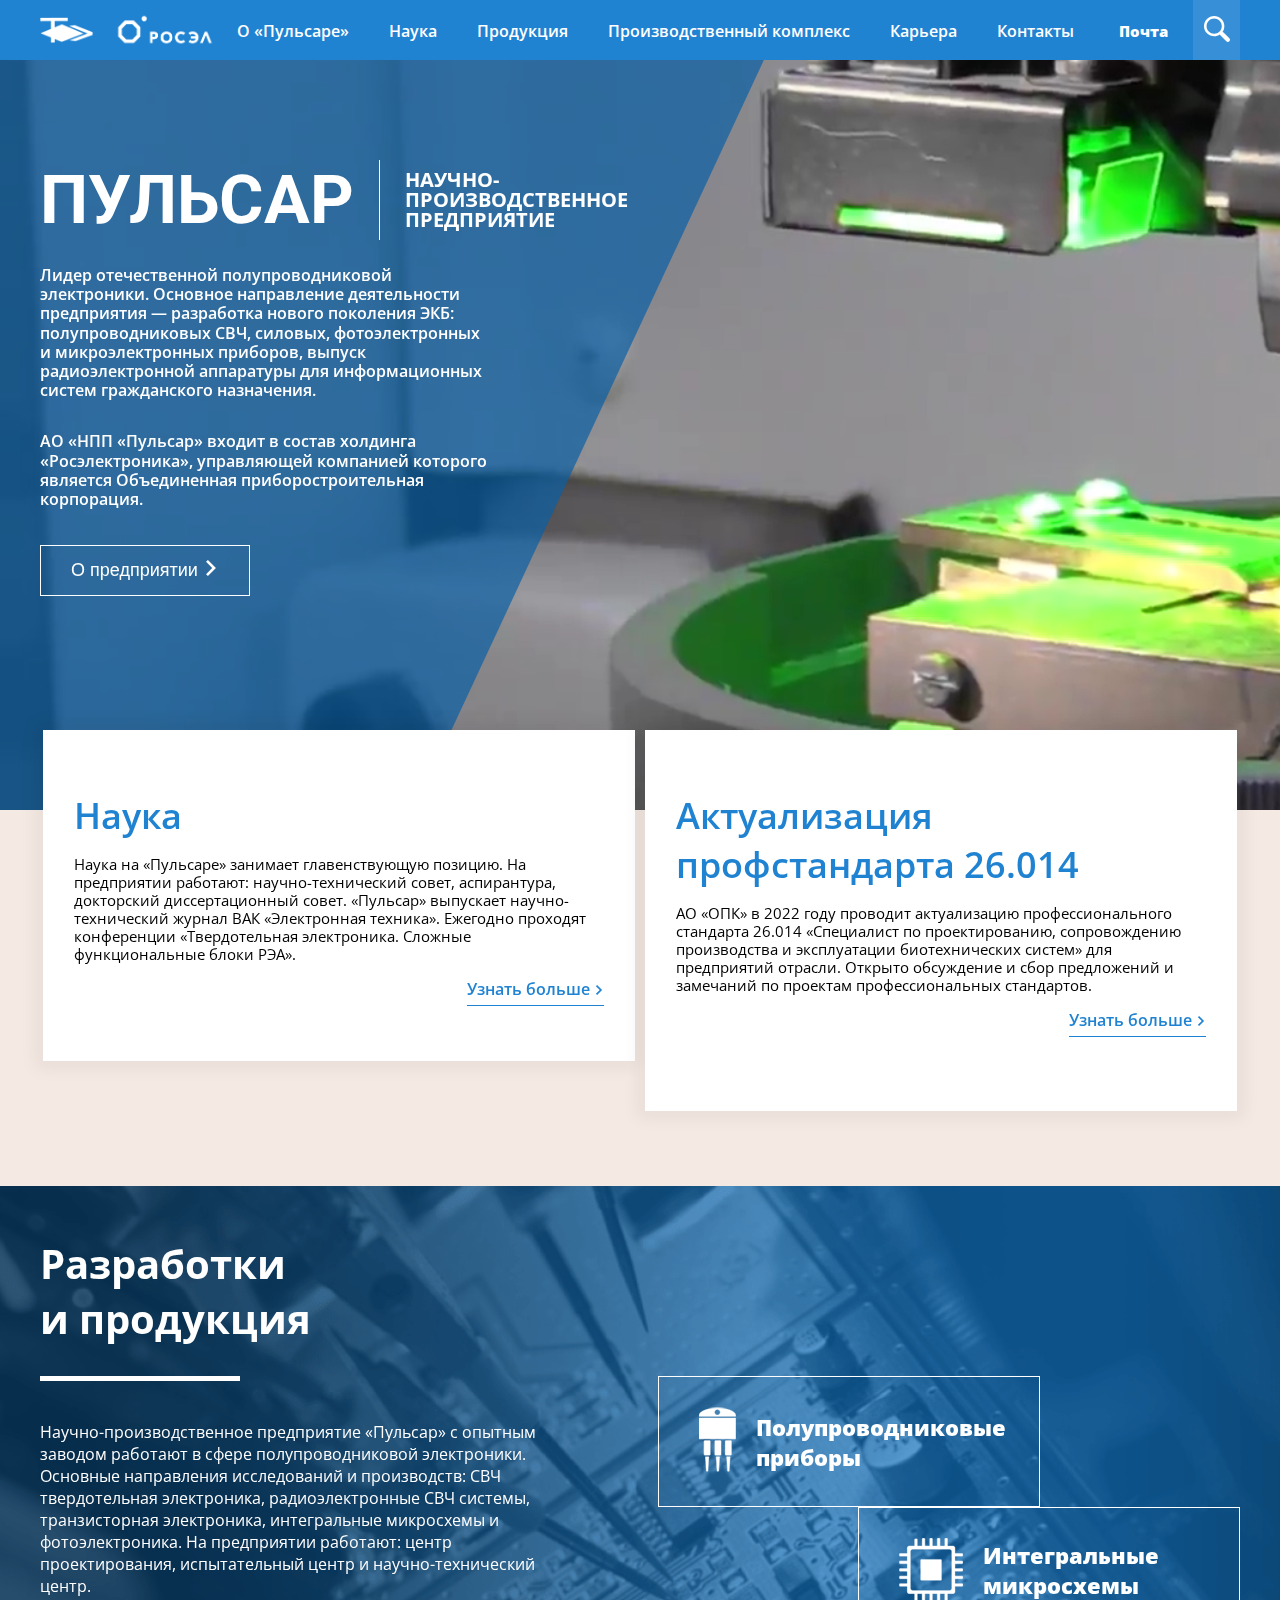
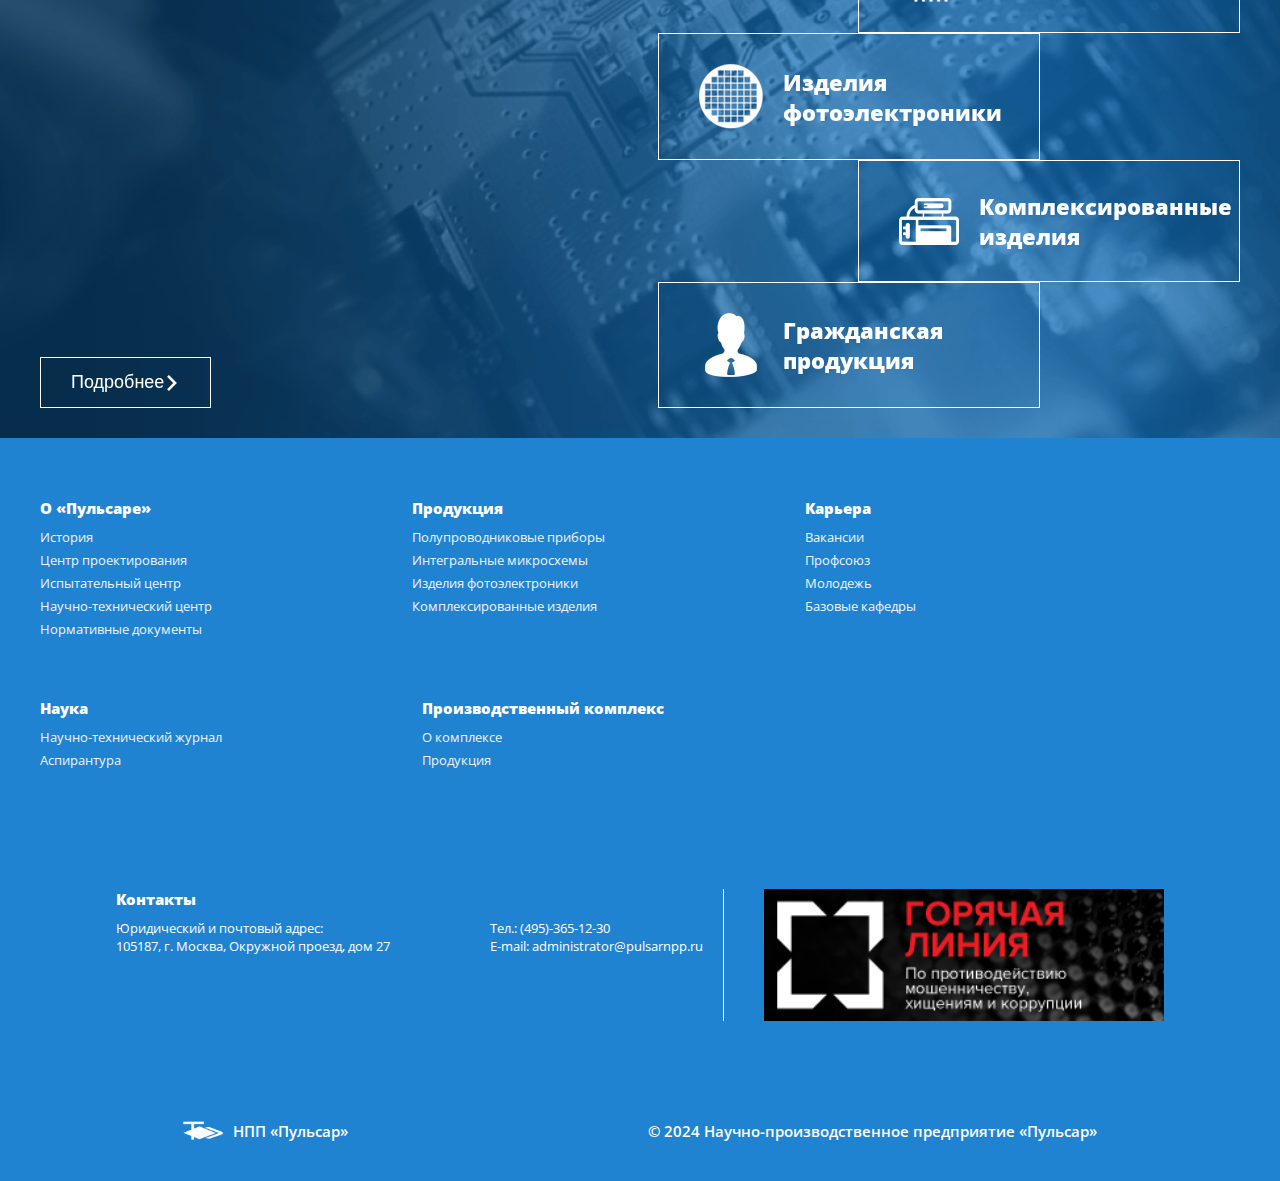
==== index.html @ abe02c0b "feat add linsk to documents-page" ====
<!doctype html>
<html class="no-js" lang="">

<head>
  <meta charset="utf-8">
  <meta name="viewport" content="width=device-width, initial-scale=1">
  <title>pulsarnpp</title>
  <link rel="stylesheet" href="css/header.css">
  <link rel="stylesheet" href="css/footer.css">
  <link rel="stylesheet" href="css/first-block-content.css">
  <meta name="description" content="">

  <meta property="og:title" content="">
  <meta property="og:type" content="">
  <meta property="og:url" content="">
  <meta property="og:image" content="">

  <link rel="icon" href="/favicon.ico" sizes="any">
  <link rel="icon" href="/icon.svg" type="image/svg+xml">
  <link rel="apple-touch-icon" href="icon.png">

  <link rel="manifest" href="site.webmanifest">
  <meta name="theme-color" content="#fafafa">
  <link rel="preconnect" href="https://fonts.googleapis.com">
  <link rel="preconnect" href="https://fonts.gstatic.com" crossorigin>
  <link href="https://fonts.googleapis.com/css2?family=Open+Sans:wght@300&display=swap" rel="stylesheet">


  <link rel="preconnect" href="https://fonts.googleapis.com">
  <link rel="preconnect" href="https://fonts.gstatic.com" crossorigin>
  <link href="https://fonts.googleapis.com/css2?family=Roboto:wght@300&display=swap" rel="stylesheet">
</head>

<body>
<header>
  <div class="header-content">
    <a href="https://xnextoneo.github.io/pulsarnpp">
      <div class="header-logo-wrapper">
        <img src="img/logo.png" alt="logo" style="width: 53px;height: 26px">
        <img src="img/logo1.png" alt="logo">
      </div>
    </a>
    <div class="header-menu">
      <nav>
        <div class="dropdown">
          <button class="dropbtn">О «Пульсаре»</button>
          <div class="dropdown-content">
            <div class="menu__drop_block__item"></div>
            <a href="https://xnextoneo.github.io/pulsarnpp/history.html">История</a>
            <a href="#">Центр проектирования</a>
            <a href="#">Испытательный центр</a>
            <a href="#">Научно-технический центр</a>
            <a href="https://xnextoneo.github.io/pulsarnpp/regulations-documents.html">Нормативные документы</a>
          </div>
        </div>
        <div class="dropdown">
          <button class="dropbtn">Наука</button>
          <div class="dropdown-content">
            <div class="menu__drop_block__item"></div>
            <a href="#">Научно-технический журнал</a>
            <a href="#">Аспирантура</a>
          </div>
        </div>
        <div class="dropdown">
          <button class="dropbtn">Продукция</button>
          <div class="dropdown-content">
            <div class="menu__drop_block__item"></div>
            <a href="#">Полупроводниковые приборы</a>
            <a href="#">Интегральные микросхемы</a>
            <a href="#">Изделия фотоэлектроники</a>
            <a href="#">Комплексированные изделия</a>
          </div>
        </div>
        <div class="dropdown">
          <button class="dropbtn">
            <a href="https://xnextoneo.github.io/pulsarnpp/complex.html" style="color: white; text-decoration: none">Производственный
              комплекс</a>
          </button>
          <div class="dropdown-content">
            <div class="menu__drop_block__item"></div>
            <a href="#">О комплексе</a>
            <a href="#">Продукция</a>
          </div>
        </div>
        <div class="dropdown">
          <button class="dropbtn">Карьера</button>
          <div class="dropdown-content">
            <div class="menu__drop_block__item"></div>
            <a href="#">Вакансии</a>
            <a href="#">Профсоюз</a>
            <a href="#">Молодежь</a>
            <a href="#">Базовые кафедры</a>
          </div>
        </div>
        <div class="dropdown">
          <button class="dropbtn">Контакты</button>
        </div>
      </nav>
    </div>
    <button class="burger-menu">
      <img src="img/menu.svg" alt="" style="width: 20px">
    </button>
    <div class="mobile-menu">
      <button class="close-btn">
        <img src="img/close.svg" alt="">
      </button>
      <nav>
        <div class="dropdown">
          <button class="dropbtn">О «Пульсаре»</button>
          <div class="dropdown-content">
            <div class="menu__drop_block__item"></div>
            <a href="#">История</a>
            <a href="#">Центр проектирования</a>
            <a href="#">Испытательный центр</a>
            <a href="#">Научно-технический центр</a>
            <a href="#">Нормативные документы</a>
          </div>
        </div>
        <div class="dropdown">
          <button class="dropbtn">Наука</button>
          <div class="dropdown-content">
            <div class="menu__drop_block__item"></div>
            <a href="#">Научно-технический журнал</a>
            <a href="#">Аспирантура</a>
          </div>
        </div>
        <div class="dropdown">
          <button class="dropbtn">Продукция</button>
          <div class="dropdown-content">
            <div class="menu__drop_block__item"></div>
            <a href="#">Полупроводниковые приборы</a>
            <a href="#">Интегральные микросхемы</a>
            <a href="#">Изделия фотоэлектроники</a>
            <a href="#">Комплексированные изделия</a>
          </div>
        </div>
        <div class="dropdown">
          <button class="dropbtn">Производственный комплекс</button>
          <div class="dropdown-content">
            <div class="menu__drop_block__item"></div>
            <a href="#">О комплексе</a>
            <a href="#">Продукция</a>
          </div>
        </div>
        <div class="dropdown">
          <button class="dropbtn">Карьера</button>
          <div class="dropdown-content">
            <div class="menu__drop_block__item"></div>
            <a href="#">Вакансии</a>
            <a href="#">Профсоюз</a>
            <a href="#">Молодежь</a>
            <a href="#">Базовые кафедры</a>
          </div>
        </div>
        <div class="dropdown">
          <button class="dropbtn">Контакты</button>
        </div>
      </nav>
    </div>
    <a href="" class="header-mail-button">Почта</a>
    <button class="header-search-button">
      <img src="img/search.svg" alt="" style="width: 26px; height: 26px">
    </button>
  </div>
</header>
<div class="first-block">
  <video autoplay muted loop class="main-video">
    <source src="video/main_video.mp4" type="video/mp4">
  </video>
  <div class="content-first-block">
    <div class="first-block-title">
      <h1>ПУЛЬСАР</h1>
      <h3>НАУЧНО-<br>ПРОИЗВОДСТВЕННОЕ<br> ПРЕДПРИЯТИЕ</h3>
    </div>
    <p class="first-block-description-one">
      Лидер отечественной полупроводниковой электроники.
      Основное направление деятельности предприятия — разработка
      нового поколения ЭКБ: полупроводниковых СВЧ, силовых,
      фотоэлектронных и микроэлектронных приборов, выпуск
      радиоэлектронной аппаратуры для информационных систем
      гражданского назначения.
    </p>
    <p class="first-block-description-second">
      АО «НПП «Пульсар» входит в состав холдинга
      «Росэлектроника», управляющей компанией которого
      является Объединенная приборостроительная корпорация.
    </p>
    <a href="/" class="content-styled-link">
      <span>О предприятии</span>
      <img src="img/right1.svg" alt="" style="width: 16px; height: 16px">
    </a>
  </div>
  <div class="first-block-layout"></div>
</div>

<div class="second-block">
  <div class="second-block-content">
    <div class="second-block-content-card test1">
      <h2 class="card-title">Наука</h2>
      <p class="card-description">
        Наука на «Пульсаре» занимает
        главенствующую позицию. На предприятии работают:
        научно-технический совет, аспирантура, докторский
        диссертационный совет. «Пульсар» выпускает
        научно-технический журнал ВАК «Электронная техника».
        Ежегодно проходят конференции «Твердотельная
        электроника.
        Сложные функциональные блоки РЭА».
      </p>
      <a href="/" class="more">
        <span>Узнать больше</span>
        <img src="img/right2.svg" alt="" style="width: 10px">
      </a>
    </div>
    <div class="second-block-content-card test">
      <h2 class="card-title">Актуализация <br>профстандарта 26.014</h2>
      <p class="card-description">
        АО «ОПК» в 2022 году проводит актуализацию профессионального
        стандарта 26.014 «Специалист по проектированию,
        сопровождению производства и эксплуатации биотехнических
        систем» для предприятий отрасли. Открыто обсуждение и сбор
        предложений и замечаний
        по проектам профессиональных стандартов.
      </p>
      <a href="/" class="more">
        <span>Узнать больше</span>
        <img src="img/right2.svg" alt="" style="width: 10px">
      </a>

    </div>
  </div>
</div>
<div class="three-block" style="position: relative; overflow: hidden;">
  <img src="img/bg1.png" alt=""
       style="position: absolute; top: 50%; left: 50%; transform: translate(-50%, -50%); z-index: -20; width: 100%; height: 100%; object-fit: cover;">
  <div class="three-block-content">
    <h2 class="three-block-title">
      Разработки<br> и продукция
    </h2>
    <div class="three-block-main-content">
      <div class="three-block-left">
        <div class="three-block-line-text-wrapper">
          <div class="white-line"></div>
          <p class="three-block-description">
            Научно-производственное предприятие «Пульсар» с
            опытным заводом работают в сфере полупроводниковой электроники.
            Основные направления исследований и производств: СВЧ твердотельная
            электроника, радиоэлектронные СВЧ системы, транзисторная электроника,
            интегральные микросхемы и фотоэлектроника. На предприятии работают:
            центр проектирования, испытательный центр и научно-технический центр.
          </p>
        </div>
        <a href="/" class="content-styled-link three-block-podrobneye">
          <span>Подробнее</span>
          <img src="img/right1.svg" alt="" style="width: 16px; height: 16px">
        </a>
      </div>
      <div class="shemas">
        <div class="shema">
          <a href="/">
            <img src="img/icon3.png" alt="">
            <span>Полупроводниковые<br> приборы</span>
          </a>
        </div>
        <div class="shema">
          <a href="/">
            <img src="img/icon4.png" alt="">
            <span>Интегральные<br> микросхемы</span>
          </a>
        </div>
        <div class="shema">
          <a href="/">
            <img src="img/icon5.png" alt="">
            <span>Изделия<br> фотоэлектроники</span>
          </a>
        </div>
        <div class="shema">
          <a href="/">
            <img src="img/comp.png" alt="">
            <span>Комплексированные<br> изделия</span>
          </a>
        </div>
        <div class="shema">
          <a href="/">
            <img src="img/user.png" alt="">
            <span>Гражданская<br> продукция</span>
          </a>
        </div>
      </div>
    </div>
  </div>
</div>
<footer>
  <div class="footer-content">
    <div class="first-row-footer my">
      <div class="info-block-footer">
        <a href="" class="footer-title">О «Пульсаре»</a>
        <div class="footer-block-links">
          <a href="#">История</a>
          <a href="#">Центр проектирования</a>
          <a href="#">Испытательный центр</a>
          <a href="#">Научно-технический центр</a>
          <a href="#">Нормативные документы</a>
        </div>
      </div>
      <div class="info-block-footer">
        <a href="" class="footer-title">Продукция</a>
        <div class="footer-block-links">
          <a href="#">Полупроводниковые приборы</a>
          <a href="#">Интегральные микросхемы</a>
          <a href="#">Изделия фотоэлектроники</a>
          <a href="#">Комплексированные изделия</a>
        </div>
      </div>
      <div class="info-block-footer">
        <a href="" class="footer-title">Карьера</a>
        <div class="footer-block-links">
          <a href="#">Вакансии</a>
          <a href="#">Профсоюз</a>
          <a href="#">Молодежь</a>
          <a href="#">Базовые кафедры</a>
        </div>
      </div>
    </div>
    <div class="first-row-footer">
      <div class="info-block-footer">
        <a href="" class="footer-title">Наука</a>
        <div class="footer-block-links">
          <a href="#">Научно-технический журнал</a>
          <a href="#">Аспирантура</a>
        </div>
      </div>
      <div class="info-block-footer">
        <a href="/complex.html" class="footer-title">Производственный комплекс</a>
        <div class="footer-block-links">
          <a href="#">О комплексе</a>
          <a href="#">Продукция</a>
        </div>
      </div>
    </div>
  </div>
  <div class="footer-content">
    <div class="first-row-footer myy">
      <div class="info-block-footer contacts">
        <a href="" class="footer-title">Контакты</a>
        <div class="company-soft-info">
          <div class="location">
            <span>Юридический и почтовый адрес:</span>
            <span>105187, г. Москва, Окружной проезд, дом 27</span>
          </div>
          <div class="mobile-email">
            <span>Тел.: (495)-365-12-30</span>
            <span>E-mail: administrator@pulsarnpp.ru</span>
          </div>
        </div>
      </div>
      <img src="img/banner.png" alt="">
    </div>
  </div>
  <div class="footer-last-row">
    <div class="logo-footer">
      <img src="img/logo.png" alt="" style="width: 40px">
      <span>НПП «Пульсар»</span>
    </div>
    <span>© 2024 Научно-производственное предприятие «Пульсар»</span>
  </div>
</footer>
<script src="js/app.js"></script>

</body>

</html>
---- css/header.css ----
body {
  margin: 0;
  padding: 0;
  display: flex;
  flex-direction: column;
  justify-content: center;
  overflow-x: hidden;
}

header {
  position: fixed;
  z-index: 998;
  top: 0;
  left: 0;
  width: 100%;
  background-color: #2083d2;
  height: 60px;
  margin: 0 auto;
  display: flex;
  align-items: center;
  justify-content: center;
  color: white;
  font-size: 15px;
  font-weight: 400;
  font-family: 'Open Sans', sans-serif;
}

.header-content {
  display: flex;
  align-items: center;
  justify-content: space-between;
  width: 1200px;
  height: 60px;
  color: white;
  font-size: 15px;
  font-weight: 800;
  font-family: 'Open Sans', sans-serif;
}

.header-logo-wrapper {
  display: flex;
  align-items: center;
  gap: 20px;
}

.header-logo-wrapper > img {
  height: 35px;
}

nav {
  display: flex;
}

.header-menu > nav > ul {
  display: flex;
  align-items: center;
  list-style: none;
  cursor: pointer;
  padding: 0;
}

nav > .dropdown > button {
  padding: 20px 20px 18px;
}

button:hover {
  background-color: #0f6ab2;
}

.header-search-button {
  background-color: #3790d7;
  border: none;
  width: 58px;
  height: 100%;

  &:hover {
    background-color: #0f6ab2;
    cursor: pointer;
  }
}

.header-mail-button {
  text-decoration: none;
  color: white;
  padding: 20px 25px 18px;

  &:hover {
    background-color: #0f6ab2;
  }
}

/* Стиль Выпадающей Кнопки */
.dropbtn {
  display: flex;
  align-items: center;
  background-color: #2083d2;
  color: white;
  font-size: 16px;
  font-weight: 600;
  border: none;
  cursor: pointer;
  font-family: "Open Sans";
  height: 100%;
  white-space: nowrap;

  &:hover {
    background-color: #0f6ab2;
  }
}

.dropdown {
  position: relative;
  display: flex;
  flex-direction: column;
  align-items: center;
}

.dropdown-content {
  display: none;
  position: absolute;
  padding: 20px;
  top: 58px;
  background-color: white;
  box-shadow: 0px 8px 16px 0px rgba(0, 0, 0, 0.2);
  z-index: 1;
}

.dropdown-content a {
  color: #2083d2;
  padding: 2px 16px;
  text-decoration: none;
  display: flex;
  flex-direction: column;
  white-space: nowrap;
  margin-top: 13px;
  border-bottom: 1px solid white;
  font-weight: 600;
}

.dropdown-content a:hover {
  border-bottom: 1px solid #2083d2;
}

.dropdown:hover .dropdown-content {
  display: flex;
  flex-direction: column;
}

.menu__drop_block__item {
  position: absolute;
  width: 1.5em;
  height: 1.5em;
  top: 0;
  left: 50%;
  transform: translate(-50%, -50%) rotate(45deg);
  background: white;
}

/* Стили для мобильного выпадающего меню */
.mobile-menu {
  display: none;
  position: fixed;
  top: 0;
  left: 0;
  width: 100%;
  height: 100%;
  background-color: white; /* Цвет фона по вашему выбору */
  z-index: 1000;
}

/* Стили для кнопки закрытия */
.close-btn {
  position: absolute;
  top: 10px;
  right: 10px;
  cursor: pointer;
}

/* Стили для отображения/скрытия кнопки "burger-menu" */
.burger-menu {
  display: none;
  background-color: #2083d2;
  border: none;
}

@media screen and (max-width: 1200px) {
  nav > .dropdown > button {
    padding: 5px;
  }
  .header-logo-wrapper {
    gap: 5px;
  }

  .header-mail-button {
    padding: 0;
  }
}

/* Медиа-запрос для мобильных устройств с шириной экрана <= 820px */
@media only screen and (max-width: 896px) {
  /* Скрыть обычное меню */
  .header-menu nav {
    display: none;
  }

  .header-mail-button {
    display: none;
  }

  /* Показать кнопку "burger-menu" */
  .burger-menu {
    display: block;
  }
  .close-btn {
    border: none;
    background-color: white;
    width: 40px;
    height: 40px;
  ;
  }
  nav > .dropdown > button {
    padding: 10px;
    background-color: white;
    color: black;
  }
  nav {
    display: flex;
    flex-direction: column;
    align-items: center;
    justify-content: center;
    margin-top: 50px;
  }

}
---- css/footer.css ----
footer {
  background-color: #2083d2;
  width: 100%;
  display: flex;
  align-items: center;
  flex-direction: column;
}

.footer-content {
  width: 1200px;
  display: flex;
  flex-direction: column;
}

.first-row-footer {
  display: flex;
  gap: 200px;
  margin-bottom: 60px;
}

.info-block-footer {
  display: flex;
  flex-direction: column;
  gap: 10px;
}

.footer-block-links {
  display: flex;
  flex-direction: column;
  gap: 5px;
}

.footer-title {
  text-decoration: none;
  color: white;
  font-size: 15px;
  font-family: "Open Sans";
  font-weight: 800;
}

.footer-block-links a {
  text-decoration: none;
  color: #f1f3f9;
  font-size: 13px;
  font-family: "Open Sans";
  font-weight: 400;
}

.my {
  margin-top: 60px;
}

.footer-horizontal-line {
  width: 100%;
  height: 1px;
  background-color: white;
}

.company-soft-info {
  color: white;
  display: flex;
  gap: 100px;
}

.location {
  display: flex;
  flex-direction: column;
  text-decoration: none;
  color: white;
  font-size: 13px;
  font-family: "Open Sans";
  font-weight: 400;
}

.mobile-email {
  display: flex;
  flex-direction: column;
  text-decoration: none;
  color: white;
  font-size: 13px;
  font-family: "Open Sans";
  font-weight: 400;
}

.contacts {
  display: flex;
}

.myy {
  justify-content: space-between;
  margin-top: 60px;
}

.myy img {
  padding-left: 40px;
  border-left: 1px solid white;
  width: 400px;
}

.footer-last-row {
  display: flex;
  gap: 300px;
  margin-top: 40px;
  margin-bottom: 40px;
  color: white;
}

.logo-footer {
  display: flex;
  align-items: center;
  gap: 10px;
}

.logo-footer span {
  font-family: "Open Sans";
  font-size: 15px;
  font-weight: 600;
}

.footer-last-row span {
  font-family: "Open Sans";
  font-size: 15px;
  font-weight: 600;
}


@media screen and (max-width: 1300px) {
  .myy {
    display: flex;
    justify-content: center;
    gap: 20px;
  }
}

@media screen and (max-width: 1200px) {

  .myy {
    display: flex;
    flex-direction: column;
  }

  .myy img {
    width: 200px;
  }

  .first-row-footer {
    display: flex;
    flex-direction: column;
    gap: 20px;
    padding-left: 140px;
  }

  .footer-content {
    width: 100%;
    display: flex;
    flex-direction: column;
  }
  .company-soft-info {
    display: flex;
    flex-direction: column;
    gap: 20px;
  }

  .footer-last-row {
    display: flex;
    gap: 20px;
  }
}

@media screen and (max-width: 600px){
  .first-row-footer{
    padding-left: 50px;
  }
}
---- css/first-block-content.css ----
/*----------------main-page-----------------------*/
.first-block {
  position: relative;
  width: 100%;
  height: 810px;
  overflow: hidden;
  display: flex;
  justify-content: center;
}

.first-block video {
  position: absolute;
  top: 0;
  left: 0;
  min-width: 100%;
  min-height: 100vh;
  height: auto;
  width: auto;
  z-index: -100;
  object-fit: cover;
}

.first-block-layout {
  position: absolute;
  width: 70%;
  height: 100%;
  top: 420px;
  left: -300px;
  transform: translate(0, -50%) skew(-25deg);
  background: rgba(10, 96, 165, .7);
}

.content-first-block {
  margin-top: 150px;
  width: 1200px;
  display: flex;
  flex-direction: column;
  align-items: flex-start;
  color: white;
  z-index: 3;
}

.first-block-title {
  display: flex;
  align-items: center;
}

.first-block-title h1 {
  font-size: 68px;
  padding-right: 25px;
  border-right: 1px solid white;
  margin: 0;
  font-family: 'Roboto';
}

.first-block-title h3 {
  padding-left: 25px;
  font-size: 20px;
  font-family: "Open Sans";
  line-height: 20px;
}

.first-block-description-one {
  width: 450px;
  font-family: "Open Sans";
  font-weight: 600;
  font-size: 16px;
  line-height: 1.2;
}

.first-block-description-second {
  width: 450px;
  font-family: "Open Sans";
  font-weight: 600;
  font-size: 16px;
  line-height: 1.2;
}

.content-styled-link {
  text-decoration: none;
  color: white;
  padding: 14px 30px;
  border: 1px solid white;
  font-family: OpenSansSB, sans-serif;
  font-size: 18px;
  margin-top: 20px;
}

.second-block {
  width: 100%;
  display: flex;
  justify-content: center;
  background-color: #f5eae3;
}

.second-block-content {
  display: flex;
  margin-top: -80px;
  margin-bottom: 75px;
  justify-content: space-between;
  gap: 10px;
}

.second-block-content-card {
  width: 530px;
  display: flex;
  flex-direction: column;
  padding: 31px 31px 0;
  background-color: white;
  z-index: 2;
  box-shadow: 0 0 1em 0.5em rgba(0, 0, 0, .05);
}

.test {
  height: 350px;
}

.test1 {
  height: 300px;
}

.card-title {
  font-family: "Open Sans";
  font-size: 36px;
  color: #2083d2;
  font-weight: 600;
  margin-bottom: 0;
}

.card-description {
  font-family: "Open Sans";
  font-size: 15px;
  font-weight: 400;
  line-height: 1.2;
  color: black;
}

.more {
  align-self: self-end;
  color: #2083d2;
  padding-bottom: 5px;
  border-bottom: 1px solid #2083d2;
  text-decoration: none;
  font-family: "Open Sans";
  font-weight: 600;
}

.three-block {
  color: white;
  width: 100%;
  display: flex;
  justify-content: center;
  align-items: center;
  background-size: cover;
}

.three-block-content {
  width: 1200px;

}

.three-block-title {
  margin: 0;
  align-self: flex-start;
  font-family: "Open Sans";
  font-size: 40px;
  margin-top: 50px;
  margin-bottom: 30px;
}

.three-block-main-content {
  display: flex;
  justify-content: space-between;
  padding-bottom: 30px;
}

.three-block-left {
  width: 45%;
  display: flex;
  flex-direction: column;
  align-items: flex-start;
  justify-content: space-between;
}

.white-line {
  width: 200px;
  height: 5px;
  background-color: white;
}

.three-block-description {
  font-family: "Open Sans";
  margin-top: 40px;
}

.shema {
  display: flex;
  align-items: center;
}


.shema a {
  padding: 30px 40px;
  border: 1px solid white;
  display: flex;
  gap: 20px;
  align-items: center;
  text-decoration: none;
  color: white;
  font-size: 22px;
  font-family: "Open Sans";
  font-weight: 800;
  width: 300px;
  transition: background-color 0.6s ease;

  &:hover {
    background-color: #2083d2;
  }
}

.shemas .shema:nth-child(odd) {
  margin-left: -200px;
}

.three-block-podrobneye {
  display: flex;
  flex-wrap: nowrap;
  align-items: center;
}


@media screen and (max-width: 1200px) {
  .second-block-content {
    display: flex;
    flex-direction: column;
  }

  .shemas .shema:nth-child(odd) {
    margin-left: 0px;
  }

  .three-block-main-content {
    display: flex;
    justify-content: center;
    gap: 20px;
    align-items: center;
  }

  .first-block-layout {
    left: -1000px;
    width: 1600px;
  }

  .three-block-title {
    padding-left: 140px;
  }

  .three-block-main-content {
    flex-direction: column;
    align-items: flex-start;
    padding-left: 140px;
  }

  .shema a {
    padding-top: 10px;
    padding-bottom: 10px;
  }

  .content-first-block {
    width: 100%;
    padding-left: 100px;
  }
}

@media screen and (max-width: 676px) {
  .content-first-block {
    padding-left: 20px;
  }
}

@media screen and (max-width: 600px) {
  .first-block-title {
    display: flex;
    flex-direction: column;
    align-items: stretch;
  }

  .first-block-title h3 {
    padding-left: 0;
    padding-top: 10px;
    margin: 0;
  }

  .first-block-title h1 {
    padding-right: 0;
    border-right: none;
    padding-bottom: 10px;
  }

  .second-block-content-card {
    width: 300px;
    height: 65%;
    padding-bottom: 15px;
  }

  .content-first-block p {
    width: 80%;
  }

  .content-first-block {
    margin-top: 60px;
  }

  .first-block-description-second {
    margin: 0;
  }

  .three-block-title {
    padding-left: 50px;
  }

  .three-block-main-content {
    padding-left: 50px;
  }
}

@media screen and (max-width: 450px) {
  .shema a {
    font-size: 12px;
    padding: 5px;
  }
}

@media screen and (max-width: 375px) {
  .shema {
    width: 250px;
    height: 100px;
  }

  .second-block-content-card {
    padding: 5px 5px 20px;
  }
}


/*--------------------complex---------------------------*/

.complex-content {
  display: flex;
  justify-content: center;
  background-color: #f5eae3;
  flex-direction: column;
  align-items: center;
}

.complex-title {
  font-family: "Open Sans";
  font-size: 40px;
  margin-top: 60px;
  height: 260px;
  margin-bottom: 30px;
  width: 100%;
  position: relative;
  display: flex;
  align-items: center;
  justify-content: center;
}

.complex-title-layout {
  position: absolute;
  top: 0;
  left: 0;
  width: 100%;
  height: 100%;
  background: rgba(10, 96, 165, .7);
  z-index: 2;
}

.complex-title h1 {
  color: white;
  z-index: 3;
  position: relative;
  font-size: 44px;
  font-family: Roboto;
}

.complex-title-text-wrapper {
  width: 1200px;
  display: flex;
  justify-content: flex-start;
}

.complex-info-wrapper {
  width: 1150px;
  display: flex;
  flex-direction: column;
  background-color: white;
  padding: 25px;
  margin-top: -100px;
  z-index: 30;
  margin-bottom: 60px;
  box-shadow: 0 0 1em 0.5em rgba(0, 0, 0, .1);
}

.complex-img-wrapper {
  display: grid;
  grid-template-columns: repeat(3, 1fr); /* Три столбца с равными долями */
  gap: 10px; /* Расстояние между изображениями */
}

.complex-img-wrapper img {
  width: 100%;
  max-width: 100%;
  height: auto;
}

.complex-info-wrapper ul {
  list-style: none;
  padding: 0;
  font-family: "Open Sans";
  font-size: 15px;
  font-weight: 400;
  line-height: 1.2;
  color: black;
}

.complex-info-wrapper ul li {
  line-height: 20px;
}

.complex-info-wrapper ul li::before {
  content: '\2022';
  color: #2083d2;
  font-size: 40px;
  margin-right: 0.1em;
  vertical-align: middle;
}

.complex-list {
  font-family: "Open Sans";
  font-size: 15px;
  font-weight: 600;
  line-height: 1.2;
  color: black;
}

@media screen and (max-width: 1200px){
.complex-title-text-wrapper {
  width: 800px;
}
  .complex-info-wrapper {
    width: 800px;
  }
}

@media screen and (max-width: 880px){
  .complex-title-text-wrapper {
    width: 500px;
  }
  .complex-info-wrapper {
    width: 500px;
  }
}


@media screen and (max-width: 570px) {
  .complex-title-text-wrapper {
    width: 260px;
  }
  .complex-info-wrapper {
    width: 260px;
  }

  .complex-title-text-wrapper h1 {
    font-size: 28px;
  }

  .info-title {
    font-size: 28px;
  }
  .complex-img-wrapper {
    display: grid;
    grid-template-columns: repeat(1, 1fr); /* Три столбца с равными долями */
    gap: 10px; /* Расстояние между изображениями */
  }
}

@media screen and (max-width: 510px){
  .info-title {
    font-size: 28px;
  }
}

@media screen and (max-width: 448px) {
  .complex-title-text-wrapper h1 {
    font-size: 24px;
    padding-top: 20px;
  }

  .info-title {
    font-size: 22px;
  }
}

/*------------------------history-----------------------*/


.history-page {
  display: flex;
  justify-content: center;
  background-color: #f5eae3;
  flex-direction: column;
  align-items: center;
  z-index: -1;
}

.history-content {
  position: relative;
  margin-top: 180px;
  width: 1200px;
  display: flex;
  gap: 80px;
  justify-content: flex-start;
}

.line_history {
  position: relative;
  align-items: center;
  width: 15px;
  background-color: #cbcbcb;
  height: 5400px;
}

.block-line {
  position: absolute;
  width: 5px;
  height: 5px;
  background-color: #f5eae3;
}

.top-1 {
  top: 5px;
}

.top-2 {
  top: 15px;
}

.top-3 {
  top: 25px;
}

.top-4 {
  top: 5390px;
}

.top-5 {
  top: 5380px;
}

.top-6 {
  top: 5370px;
}

.history-card {
  background-color: white;
  display: flex;
  flex-direction: column;
  margin-bottom: 60px;
}

.history-card span {
  text-indent: 10px;
  margin-bottom: 20px;
  font-family: "Open Sans";
  font-weight: 400;
  color: black;
  line-height: 20px;
}

.history-card-title {
  color: white;
  padding: 10px 20px 10px 20px;
  background-color: #2083d2;
  display: inline-block;
  width: max-content;
  margin: -20px 0 0 -20px;
  text-align: center;
  z-index: 40;
  font-family: Roboto;
  font-size: 50px;
  font-weight: 600;
}

.history-card-content {
  display: flex;
  flex-direction: column;
  padding: 20px;
}

.history-img-wrapper {
  display: flex;
  margin-bottom: 20px;
  flex-wrap: wrap;
  gap: 20px;
  justify-content: center;
}

.bookmark {
  position: relative;
  display: flex;
  align-items: center;
}

.bookmark-left {
  position: absolute;
  top: 19px;
  z-index: 1;
  left: -20px;
  width: 55px;
  height: 55px;
  background-color: #2083d2;
  transform: translate(-50%, -50%) rotate(45deg);
}

.bookmark-wrapper {
  position: relative;
  display: flex;
  align-items: center;
}

.bookmark-circle {
  position: absolute;
  transform: translate(0, -50%);
  background-color: #2083d2;
  width: 20px;
  height: 20px;
  left: -93px;
  border-radius: 50%;
}

@media screen and (max-width: 1200px) {
  .history-content {
    width: 800px;
  }

  .line_history {
    height: 9800px;
  }

  .top-4 {
    top: 9790px;
  }

  .top-5 {
    top: 9780px;
  }

  .top-6 {
    top: 9770px;
  }
}

@media screen and (max-width: 820px) {
  .history-content {
    width: 600px;
  }
  .history-card-title {
    font-size: 40px;
  }

  .line_history {
    display: none;
  }

  .bookmark-left {
    display: none;
  }

  .bookmark-circle {
    display: none;
  }
}

@media screen and (max-width: 640px) {
  .history-content {
    width: 400px;
  }
  .history-card-title {
    font-size: 30px;
  }

  .history-img-wrapper img {
    width: 320px;
  }
}

@media screen and (max-width: 440px){
  .history-card-title {
    font-size: 20px;
  }
  .history-content {
    width: 300px;
  }
  .history-img-wrapper img {
    width: 260px;
  }
}
/*---------нормативные документы----------*/
.download-doc-btn{
  display: flex;
  align-items: center;
  background-color: #e4e4e4;
  width: 550px;
  height: 60px;
}

.download-btn {
  background-color: #2083d2;
  height: 100%;
  display: flex;
  justify-content: center;
  align-items: center;
}

.download-btn img {
  width: 30px;
  padding: 20px;
}

.download-doc-btn-text {
  text-align: left;
  padding: 20px;
  font-family: "Open Sans";
  font-weight: 400;
;
}
.download-link {
  text-decoration: none;
  color: black;
}

.btns-download-wrapper {
  display: flex;
  align-items: center;
  justify-content: space-between;
  margin-top: 20px;
  gap: 20px;
}

@media screen and (max-width: 1200px) {
  .download-doc-btn {
    width: 800px;
  }
  .btns-download-wrapper {
    flex-direction: column;
  }
}

@media screen and (max-width: 880px){
  .download-doc-btn {
    width: 500px;
  }
  .download-doc-btn-text {
    font-size: 10px;
  }
}

@media screen and (max-width: 570px){
  .download-doc-btn {
    width: 300px;
  }
}
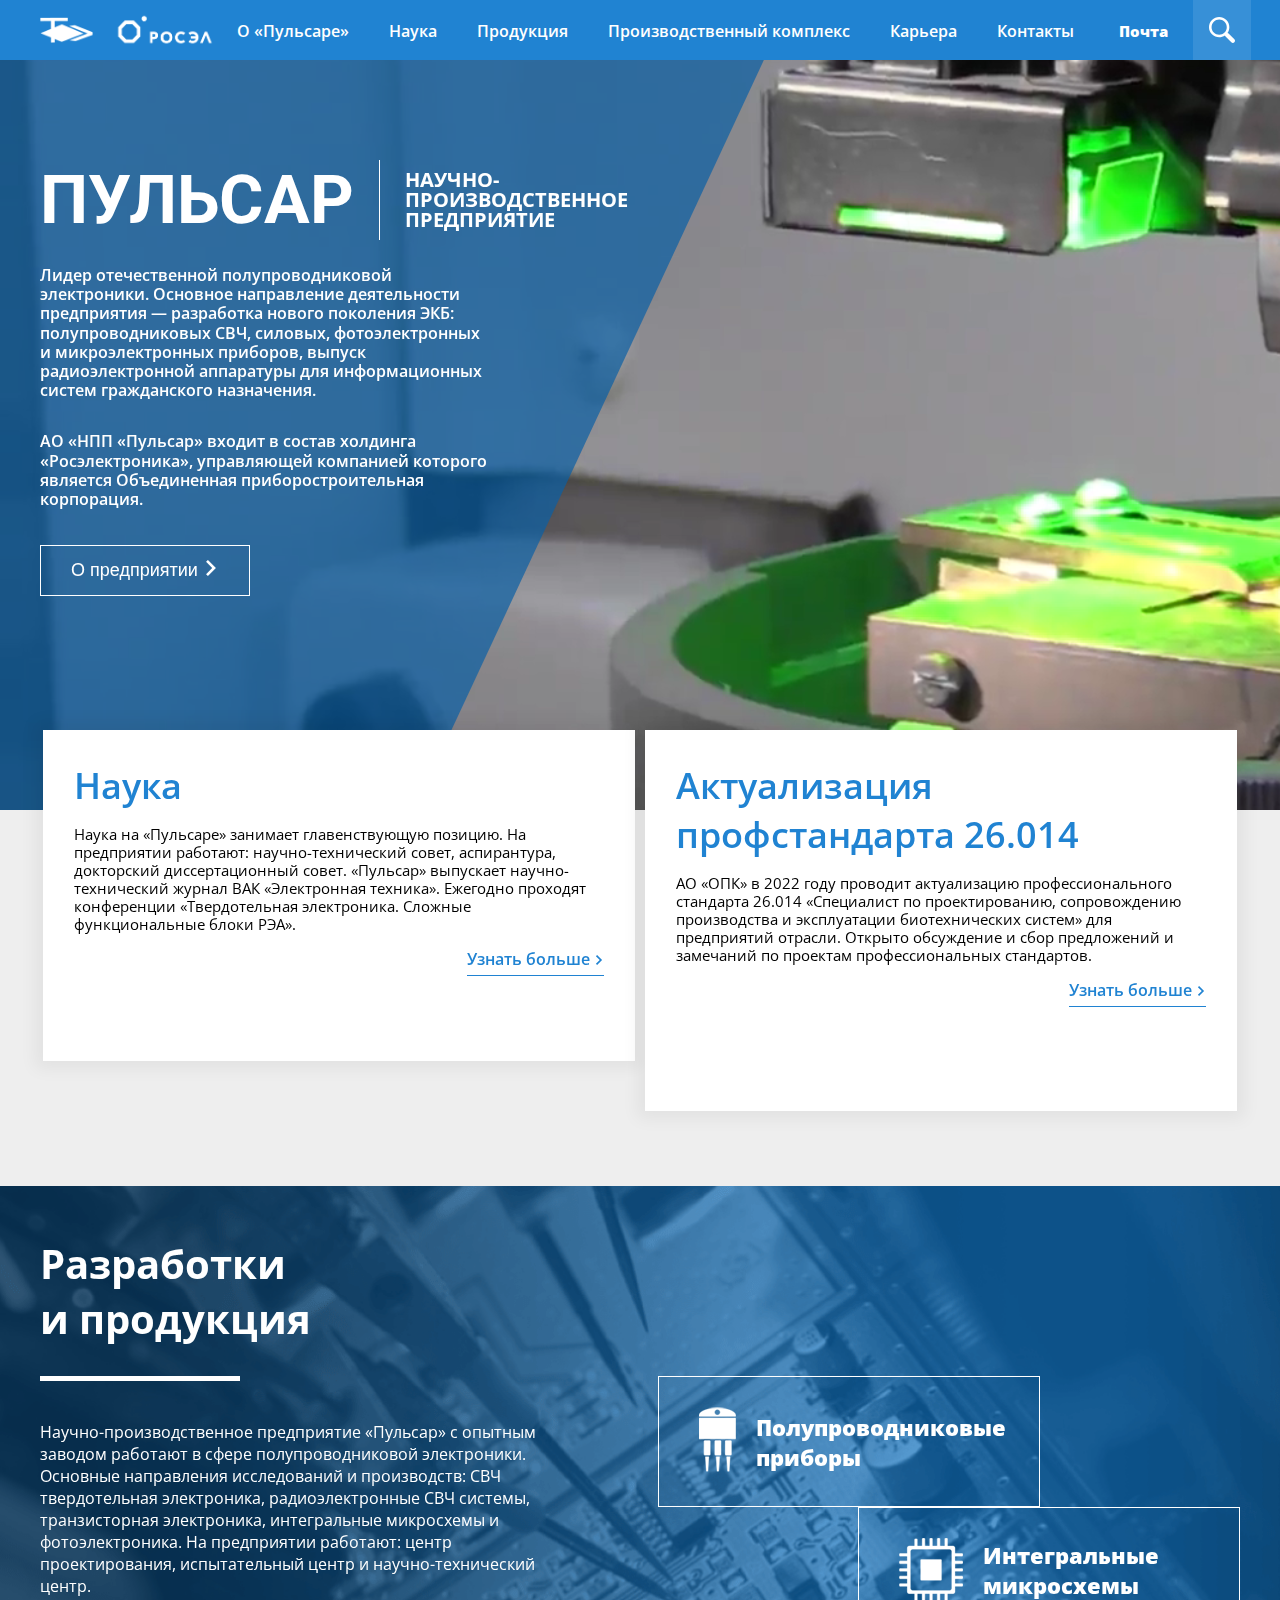
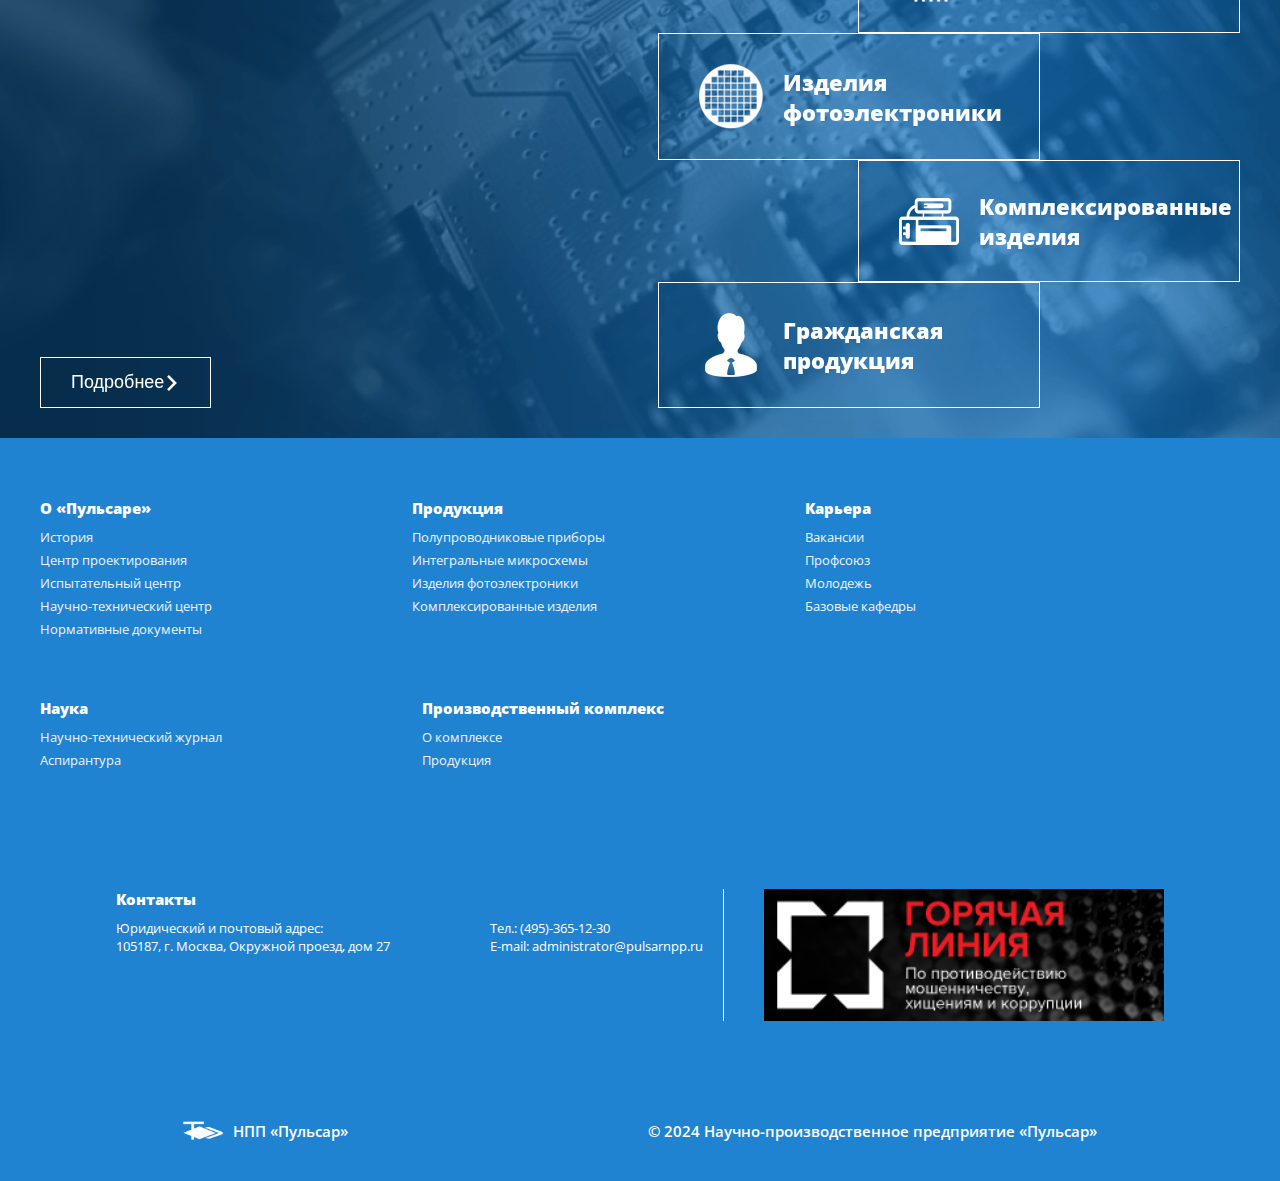
==== commit c6408902: "feat add search in main page" ====
--- a/index.html
+++ b/index.html
@@ -78,12 +78,16 @@
           </button>
           <div class="dropdown-content">
             <div class="menu__drop_block__item"></div>
-            <a href="#">О комплексе</a>
+            <a href="https://xnextoneo.github.io/pulsarnpp/complex.html">О комплексе</a>
             <a href="#">Продукция</a>
           </div>
         </div>
         <div class="dropdown">
-          <button class="dropbtn">Карьера</button>
+          <button class="dropbtn">
+            <a href="https://xnextoneo.github.io/pulsarnpp/career.html"
+               style="color: white; text-decoration: none">Карьера
+            </a>
+          </button>
           <div class="dropdown-content">
             <div class="menu__drop_block__item"></div>
             <a href="#">Вакансии</a>
@@ -93,7 +97,11 @@
           </div>
         </div>
         <div class="dropdown">
-          <button class="dropbtn">Контакты</button>
+          <button class="dropbtn">
+            <a href="https://xnextoneo.github.io/pulsarnpp/contacts.html"
+               style="color: white; text-decoration: none">Контакты
+            </a>
+          </button>
         </div>
       </nav>
     </div>
@@ -158,9 +166,16 @@
       </nav>
     </div>
     <a href="" class="header-mail-button">Почта</a>
-    <button class="header-search-button">
-      <img src="img/search.svg" alt="" style="width: 26px; height: 26px">
+    <button class="header-search-button" id="searchButton">
+      <img ID="searchImg" src="img/search.svg" alt="" style="width: 26px; height: 26px">
     </button>
+    <div class="search-wrapper" id="searchWrapper">
+      <input type="text" placeholder="Поиск">
+      <button class="send-search">
+        Поиск
+        <img src="img/right.svg" alt="" style="width: 10px">
+      </button>
+    </div>
   </div>
 </header>
 <div class="first-block">
--- a/css/header.css
+++ b/css/header.css
@@ -1,3 +1,37 @@
+
+.search-wrapper {
+  margin-top: 124px;
+  margin-left: -328px;
+  background: white;
+  padding: 20px;
+  display: none;
+  align-items: center;
+  gap: 15px;
+
+}
+.search-wrapper input {
+  border: none;
+  border-bottom: 1px solid #2083d2;
+  font-family: "Open Sans";
+  font-size: 16px;
+  outline: none;
+}
+.send-search {
+  border: none;
+  background: none;
+  color: #2083d2;
+  font-family: "Open Sans";
+  font-weight: 600;
+  font-size: 16px;
+  display: flex;
+  gap: 10px;
+  align-items: center;
+}
+
+.send-search:hover {
+  background: none;
+  cursor: pointer;
+}
 
 
 body {
@@ -73,7 +107,12 @@
   background-color: #3790d7;
   border: none;
   width: 58px;
+  padding-left: 20px;
+  padding-right: 20px;
   height: 100%;
+  display: flex;
+  justify-content: center;
+  align-items: center;
 
   &:hover {
     background-color: #0f6ab2;
@@ -121,7 +160,7 @@
   display: none;
   position: absolute;
   padding: 20px;
-  top: 58px;
+  top: 60px;
   background-color: white;
   box-shadow: 0px 8px 16px 0px rgba(0, 0, 0, 0.2);
   z-index: 1;
@@ -198,9 +237,13 @@
   }
 }
 
-/* Медиа-запрос для мобильных устройств с шириной экрана <= 820px */
+
+
+
+
+
+
 @media only screen and (max-width: 896px) {
-  /* Скрыть обычное меню */
   .header-menu nav {
     display: none;
   }
@@ -235,3 +278,5 @@
 
 }
 
+
+
--- a/css/first-block-content.css
+++ b/css/first-block-content.css
@@ -23,6 +23,7 @@
 .first-block-layout {
   position: absolute;
   width: 70%;
+  z-index: 1;
   height: 100%;
   top: 420px;
   left: -300px;
@@ -90,7 +91,7 @@
   width: 100%;
   display: flex;
   justify-content: center;
-  background-color: #f5eae3;
+  background-color: #eee;
 }
 
 .second-block-content {
@@ -124,6 +125,7 @@
   font-size: 36px;
   color: #2083d2;
   font-weight: 600;
+  margin-top: 0;
   margin-bottom: 0;
 }
 
@@ -348,7 +350,7 @@
 .complex-content {
   display: flex;
   justify-content: center;
-  background-color: #f5eae3;
+  background-color: #eee;
   flex-direction: column;
   align-items: center;
 }
@@ -387,6 +389,7 @@
 .complex-title-text-wrapper {
   width: 1200px;
   display: flex;
+  flex-direction: column;
   justify-content: flex-start;
 }
 
@@ -444,19 +447,25 @@
   color: black;
 }
 
-@media screen and (max-width: 1200px){
-.complex-title-text-wrapper {
-  width: 800px;
-}
+@media screen and (max-width: 1200px) {
+  .complex-title-text-wrapper {
+    width: 800px;
+  }
+
   .complex-info-wrapper {
     width: 800px;
   }
-}
-
-@media screen and (max-width: 880px){
+
+  .complex-title-layout {
+    display: none;
+  }
+}
+
+@media screen and (max-width: 880px) {
   .complex-title-text-wrapper {
     width: 500px;
   }
+
   .complex-info-wrapper {
     width: 500px;
   }
@@ -467,6 +476,7 @@
   .complex-title-text-wrapper {
     width: 260px;
   }
+
   .complex-info-wrapper {
     width: 260px;
   }
@@ -478,6 +488,7 @@
   .info-title {
     font-size: 28px;
   }
+
   .complex-img-wrapper {
     display: grid;
     grid-template-columns: repeat(1, 1fr); /* Три столбца с равными долями */
@@ -485,7 +496,7 @@
   }
 }
 
-@media screen and (max-width: 510px){
+@media screen and (max-width: 510px) {
   .info-title {
     font-size: 28px;
   }
@@ -502,13 +513,13 @@
   }
 }
 
-/*------------------------history-----------------------*/
+/*------------history------------------*/
 
 
 .history-page {
   display: flex;
   justify-content: center;
-  background-color: #f5eae3;
+  background-color: #eee;
   flex-direction: column;
   align-items: center;
   z-index: -1;
@@ -567,6 +578,7 @@
   display: flex;
   flex-direction: column;
   margin-bottom: 60px;
+  box-shadow: 0 0 1em 0.3em rgba(0, 0, 0, .1);
 }
 
 .history-card span {
@@ -665,6 +677,7 @@
   .history-content {
     width: 600px;
   }
+
   .history-card-title {
     font-size: 40px;
   }
@@ -686,6 +699,7 @@
   .history-content {
     width: 400px;
   }
+
   .history-card-title {
     font-size: 30px;
   }
@@ -695,24 +709,27 @@
   }
 }
 
-@media screen and (max-width: 440px){
+@media screen and (max-width: 440px) {
   .history-card-title {
     font-size: 20px;
   }
+
   .history-content {
     width: 300px;
   }
+
   .history-img-wrapper img {
     width: 260px;
   }
 }
+
 /*---------нормативные документы----------*/
-.download-doc-btn{
+.download-doc-btn {
   display: flex;
   align-items: center;
   background-color: #e4e4e4;
   width: 550px;
-  height: 60px;
+  height: 70px;
 }
 
 .download-btn {
@@ -732,9 +749,9 @@
   text-align: left;
   padding: 20px;
   font-family: "Open Sans";
-  font-weight: 400;
-;
-}
+  font-weight: 400;;
+}
+
 .download-link {
   text-decoration: none;
   color: black;
@@ -752,22 +769,394 @@
   .download-doc-btn {
     width: 800px;
   }
+
   .btns-download-wrapper {
     flex-direction: column;
   }
 }
 
-@media screen and (max-width: 880px){
+@media screen and (max-width: 880px) {
   .download-doc-btn {
     width: 500px;
   }
+
   .download-doc-btn-text {
     font-size: 10px;
   }
 }
 
-@media screen and (max-width: 570px){
+@media screen and (max-width: 570px) {
   .download-doc-btn {
     width: 300px;
   }
 }
+
+
+/*---------contacts--------------*/
+
+.contacts-style {
+  margin-bottom: 0;
+}
+
+.complex-title-text-wrapper-description {
+  z-index: 2;
+  color: white;
+  font-size: 12px;
+  font-family: "Open Sans";
+  font-weight: 600;
+}
+
+.contacts-info-wrapper {
+  width: 100%;
+  background-color: #eee;
+  display: flex;
+  justify-content: center;
+  align-items: center;
+}
+
+.contacts-content {
+  width: 1200px;
+}
+
+.contacts-content-text {
+  font-family: "Open Sans";
+  font-size: 16px;
+  font-weight: 400;
+  line-height: 28px;
+}
+
+.contacts-content-text a {
+  text-decoration: none;
+  color: #0000EE;
+}
+
+.contacts-content-text a:active {
+  color: red;
+}
+
+.contacts-content-title {
+  font-family: "Open Sans";
+  font-size: 36px;
+  color: #2083d2;
+  font-weight: 600;
+  margin-bottom: 20px;
+}
+
+@media screen and (max-width: 1200px) {
+  .contacts-content {
+    width: 800px;
+  }
+
+  .complex-title::after {
+    content: "";
+    position: absolute;
+    top: 0;
+    left: 0;
+    width: 100%;
+    height: 100%;
+    background: rgba(0, 0, 0, 0.5);
+    pointer-events: none;
+    z-index: 1;
+  }
+}
+
+@media screen and (max-width: 880px) {
+  .contacts-content {
+    width: 500px;
+  }
+}
+
+@media screen and (max-width: 570px) {
+  .contacts-content {
+    width: 260px;
+  }
+
+  .contacts-content-text {
+    font-size: 12px;
+  }
+}
+
+/*----------career-----------------*/
+
+.career-title-wrapper {
+  position: relative;
+  width: 100%;
+  height: 610px;
+  overflow: hidden;
+  display: flex;
+  justify-content: center;
+}
+
+.career-title-img-bg {
+  position: absolute;
+  top: 50%;
+  left: 50%;
+  transform: translate(-50%, -50%);
+  width: 100%;
+  height: 100%;
+  object-fit: cover;
+}
+
+.career-title-layout {
+  position: absolute;
+  width: 70%;
+  z-index: 1;
+  height: 100%;
+  top: 320px;
+  left: -300px;
+  transform: translate(0, -50%) skew(-25deg);
+  background: rgba(10, 96, 165, .7);
+}
+
+.career-title-content {
+  width: 1200px;
+  z-index: 1;
+  margin-top: 120px;
+  display: flex;
+  flex-direction: column;
+  color: white;
+  font-family: "Open Sans";
+}
+
+.career-title-content h1 {
+  font-size: 68px;
+  margin: 0;
+}
+
+.career-title-content p {
+  width: 450px;
+}
+
+.career-content-wrapper {
+  width: 100%;
+  background-color: #eee;
+  display: flex;
+  justify-content: center;
+  align-items: center;
+}
+
+.career-content {
+  width: 1200px;
+  display: flex;
+  justify-content: space-between;
+  margin-top: -50px;
+}
+
+.career-card-style {
+  height: 200px;
+  margin-bottom: 30px;
+}
+
+.career-long-card-style {
+  width: 1200px;
+  display: flex;
+  padding: 0;
+  flex-direction: row;
+  margin-bottom: 40px;
+}
+
+.long-card-content {
+  padding: 40px;
+  display: flex;
+  flex-direction: column;
+}
+
+@media screen and (max-width: 1200px) {
+  .career-content {
+    width: 600px;
+    flex-direction: column;
+  }
+
+  .career-card-style {
+    width: 600px;
+  }
+
+  .career-long-card-style {
+    width: 660px;
+  }
+
+  .career-long-card-style img {
+    width: 300px;
+  }
+
+  .career-title-content {
+    align-items: center;
+  }
+
+  .career-title-layout {
+    display: none;
+  }
+
+  .career-title-wrapper::before {
+    content: "";
+    position: absolute;
+    top: 0;
+    left: 0;
+    width: 100%;
+    height: 100%;
+    background: rgba(0, 0, 0, 0.5);
+    pointer-events: none;
+    z-index: 1;
+  }
+}
+
+@media screen and (max-width: 667px) {
+  .career-content {
+    width: 300px;
+    flex-direction: column;
+  }
+
+  .career-card-style {
+    width: 300px;
+    height: 300px;
+  }
+
+  .career-long-card-style {
+    width: 360px;
+    flex-direction: column;
+  }
+
+  .career-long-card-style img {
+    width: 360px;
+  }
+
+  .career-title-content h1 {
+    font-size: 38px;
+    margin: 0;
+  }
+
+  .career-title-content p {
+    width: 300px;
+    font-size: 12px;
+  }
+}
+
+@media screen and (max-width: 380px) {
+  .career-content {
+    width: 280px;
+    flex-direction: column;
+  }
+
+  .career-card-style {
+    width: 280px;
+    height: 300px;
+  }
+
+  .career-long-card-style {
+    width: 290px;
+    flex-direction: column;
+  }
+
+  .career-long-card-style img {
+    width: 290px;
+  }
+
+}
+
+/*---------integral-shemas-------*/
+
+.integral-shemas-content {
+  display: flex;
+  justify-content: center;
+  background-color: #eee;
+  flex-direction: column;
+  align-items: center;
+}
+
+.integral-shemas-cards-wrapper {
+  background-color: white;
+  padding: 20px 20px 80px;
+  margin-top: -100px;
+  margin-bottom: 60px;
+  z-index: 2;
+  width: 1160px;
+  display: flex;
+  justify-content: center;
+  align-items: center;
+  gap: 20px;
+}
+
+.integral-shemas-card {
+  display: flex;
+  padding: 20px;
+  align-items: flex-start;
+  height: 200px;
+  position: relative;
+  background-size: cover;
+  background-repeat: no-repeat;
+}
+
+
+.integral-shemas-card-one {
+  background-image: url("../img/SVC.png");
+}
+
+.integral-shemas-card-two {
+  background-image: url("../img/two.png");
+}
+
+.integral-shemas-card-three {
+  background-image: url("../img/three.png");
+}
+
+.integral-shemas-card h1 {
+  color: white;
+  z-index: 3;
+  font-family: "Open Sans";
+  font-size: 22px;
+}
+
+.integral-shemas-style {
+  background: rgba(10, 96, 165, .7)
+}
+.integral-shemas-cards-wrapper a {
+  z-index: 3;
+  text-decoration: none;
+  width: 28%;
+}
+
+@media screen and (max-width: 1200px) {
+  .integral-shemas-cards-wrapper {
+    width: 800px;
+    flex-direction: column;
+  }
+
+  .integral-shemas-style {
+    display: block;
+  }
+
+  .integral-shemas-cards-wrapper a {
+    width: 80%;
+  }
+}
+
+@media screen and (max-width: 880px) {
+  .integral-shemas-cards-wrapper {
+    width: 450px;
+  }
+}
+
+@media screen and (max-width: 570px) {
+  .integral-shemas-cards-wrapper {
+    width: 280px;
+  }
+}
+
+/*-------bipolar-transistors--------*/
+
+.bipolar-trans-content {
+  width: 100%;
+  display: flex;
+  justify-content: center;
+  align-items: center;
+}
+
+.bipolar-trans-style {
+  width: 100%;
+  margin-bottom: 20px;
+}
+
+/*-------------------*/
+
+
+
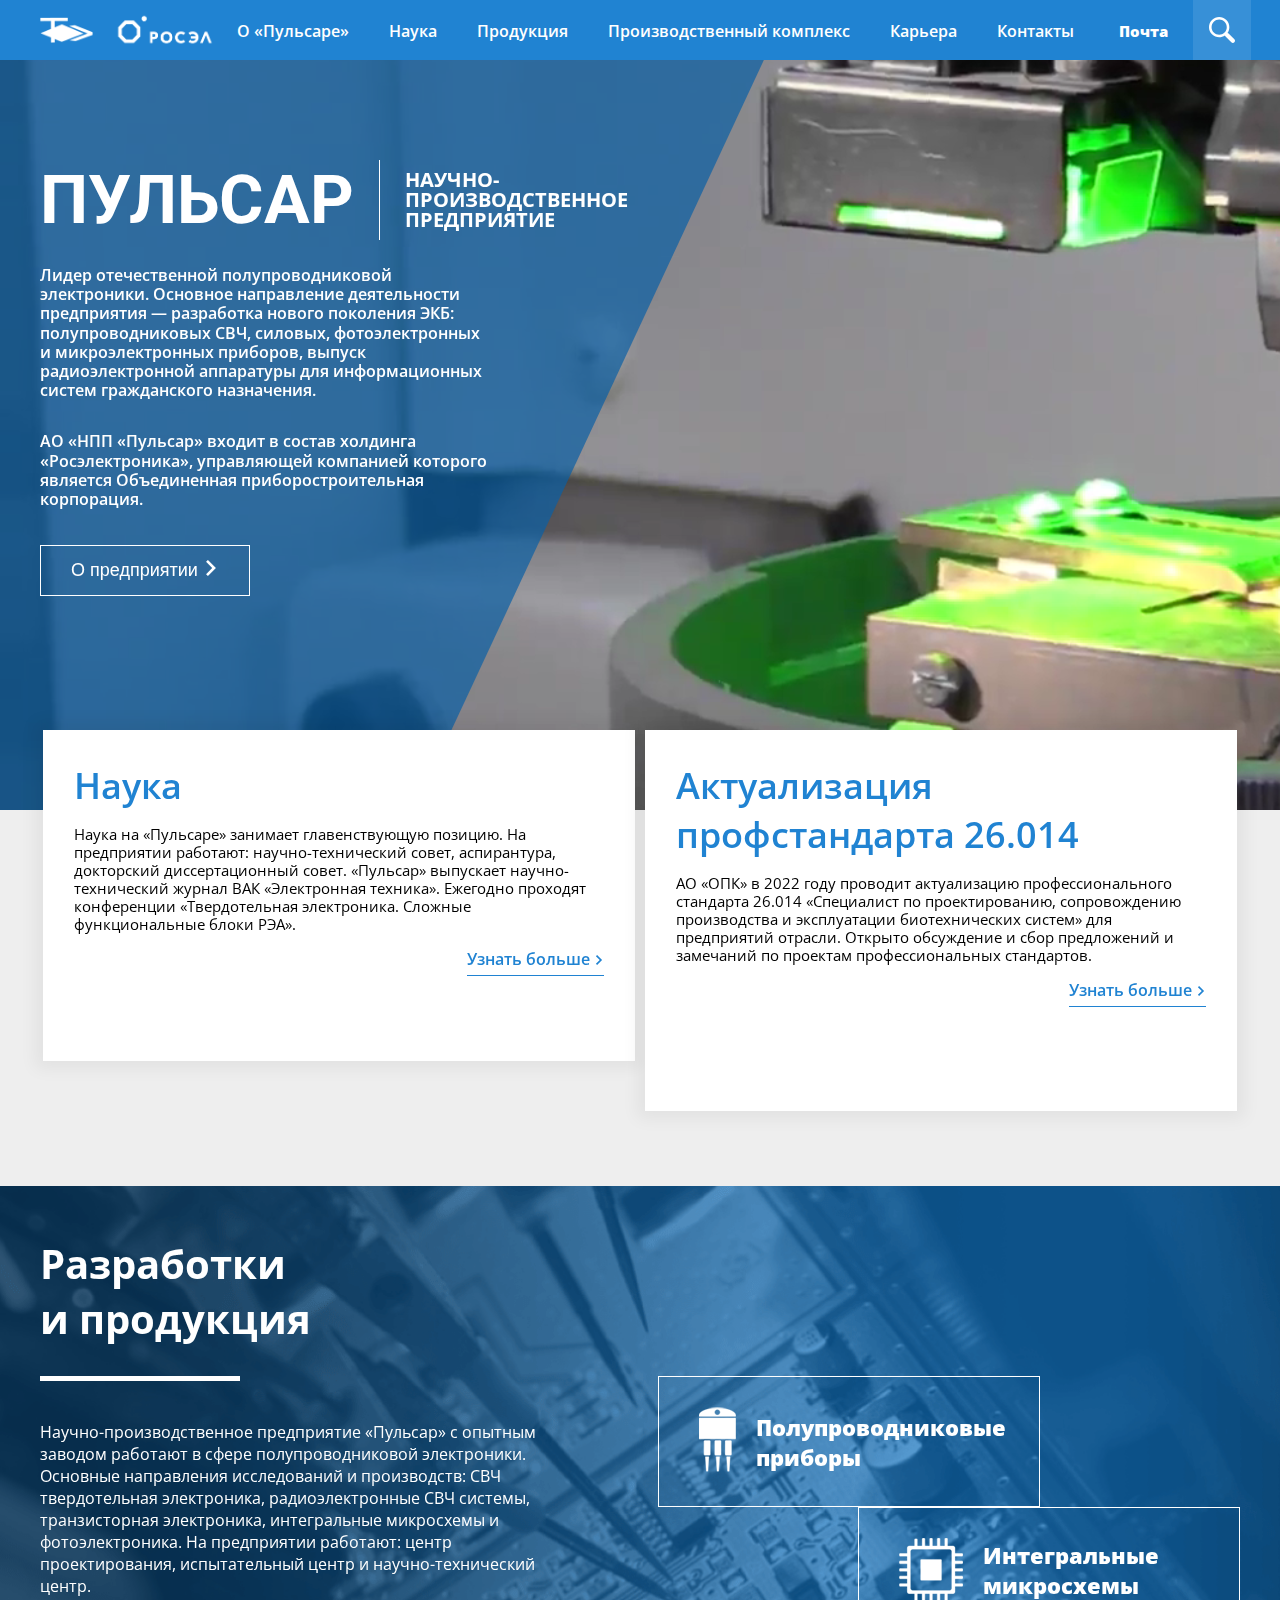
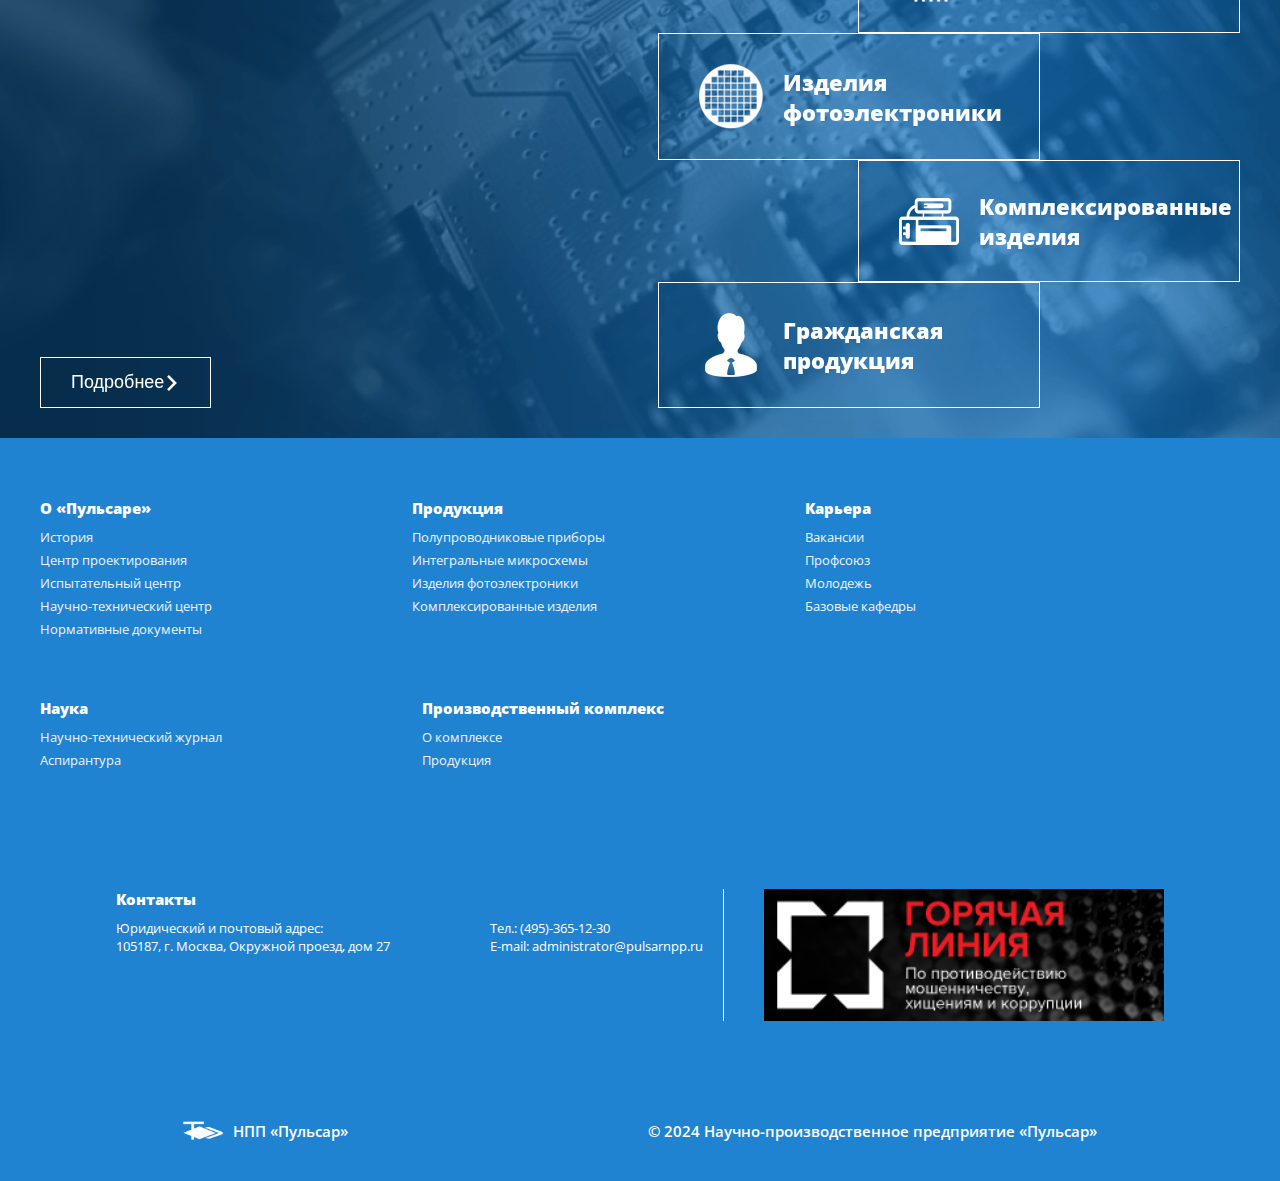
==== commit 3c2d61a9: "fix mobile-menu" ====
--- a/index.html
+++ b/index.html
@@ -114,8 +114,8 @@
       </button>
       <nav>
         <div class="dropdown">
-          <button class="dropbtn">О «Пульсаре»</button>
-          <div class="dropdown-content">
+          <button class="dropbtn mob-style">О «Пульсаре»</button>
+          <div class="dropdown-content mob-style-drop">
             <div class="menu__drop_block__item"></div>
             <a href="#">История</a>
             <a href="#">Центр проектирования</a>
@@ -125,16 +125,16 @@
           </div>
         </div>
         <div class="dropdown">
-          <button class="dropbtn">Наука</button>
-          <div class="dropdown-content">
+          <button class="dropbtn mob-style">Наука</button>
+          <div class="dropdown-content mob-style-drop">
             <div class="menu__drop_block__item"></div>
             <a href="#">Научно-технический журнал</a>
             <a href="#">Аспирантура</a>
           </div>
         </div>
         <div class="dropdown">
-          <button class="dropbtn">Продукция</button>
-          <div class="dropdown-content">
+          <button class="dropbtn mob-style">Продукция</button>
+          <div class="dropdown-content mob-style-drop">
             <div class="menu__drop_block__item"></div>
             <a href="#">Полупроводниковые приборы</a>
             <a href="#">Интегральные микросхемы</a>
@@ -143,16 +143,16 @@
           </div>
         </div>
         <div class="dropdown">
-          <button class="dropbtn">Производственный комплекс</button>
-          <div class="dropdown-content">
+          <button class="dropbtn mob-style">Производственный комплекс</button>
+          <div class="dropdown-content mob-style-drop">
             <div class="menu__drop_block__item"></div>
             <a href="#">О комплексе</a>
             <a href="#">Продукция</a>
           </div>
         </div>
         <div class="dropdown">
-          <button class="dropbtn">Карьера</button>
-          <div class="dropdown-content">
+          <button class="dropbtn mob-style">Карьера</button>
+          <div class="dropdown-content mob-style-drop">
             <div class="menu__drop_block__item"></div>
             <a href="#">Вакансии</a>
             <a href="#">Профсоюз</a>
@@ -161,7 +161,7 @@
           </div>
         </div>
         <div class="dropdown">
-          <button class="dropbtn">Контакты</button>
+          <button class="dropbtn mob-style">Контакты</button>
         </div>
       </nav>
     </div>
--- a/css/header.css
+++ b/css/header.css
@@ -148,6 +148,13 @@
     background-color: #0f6ab2;
   }
 }
+.mob-style:hover {
+  background: none;
+}
+
+.mob-style-drop {
+  margin-top: -10px;
+}
 
 .dropdown {
   position: relative;
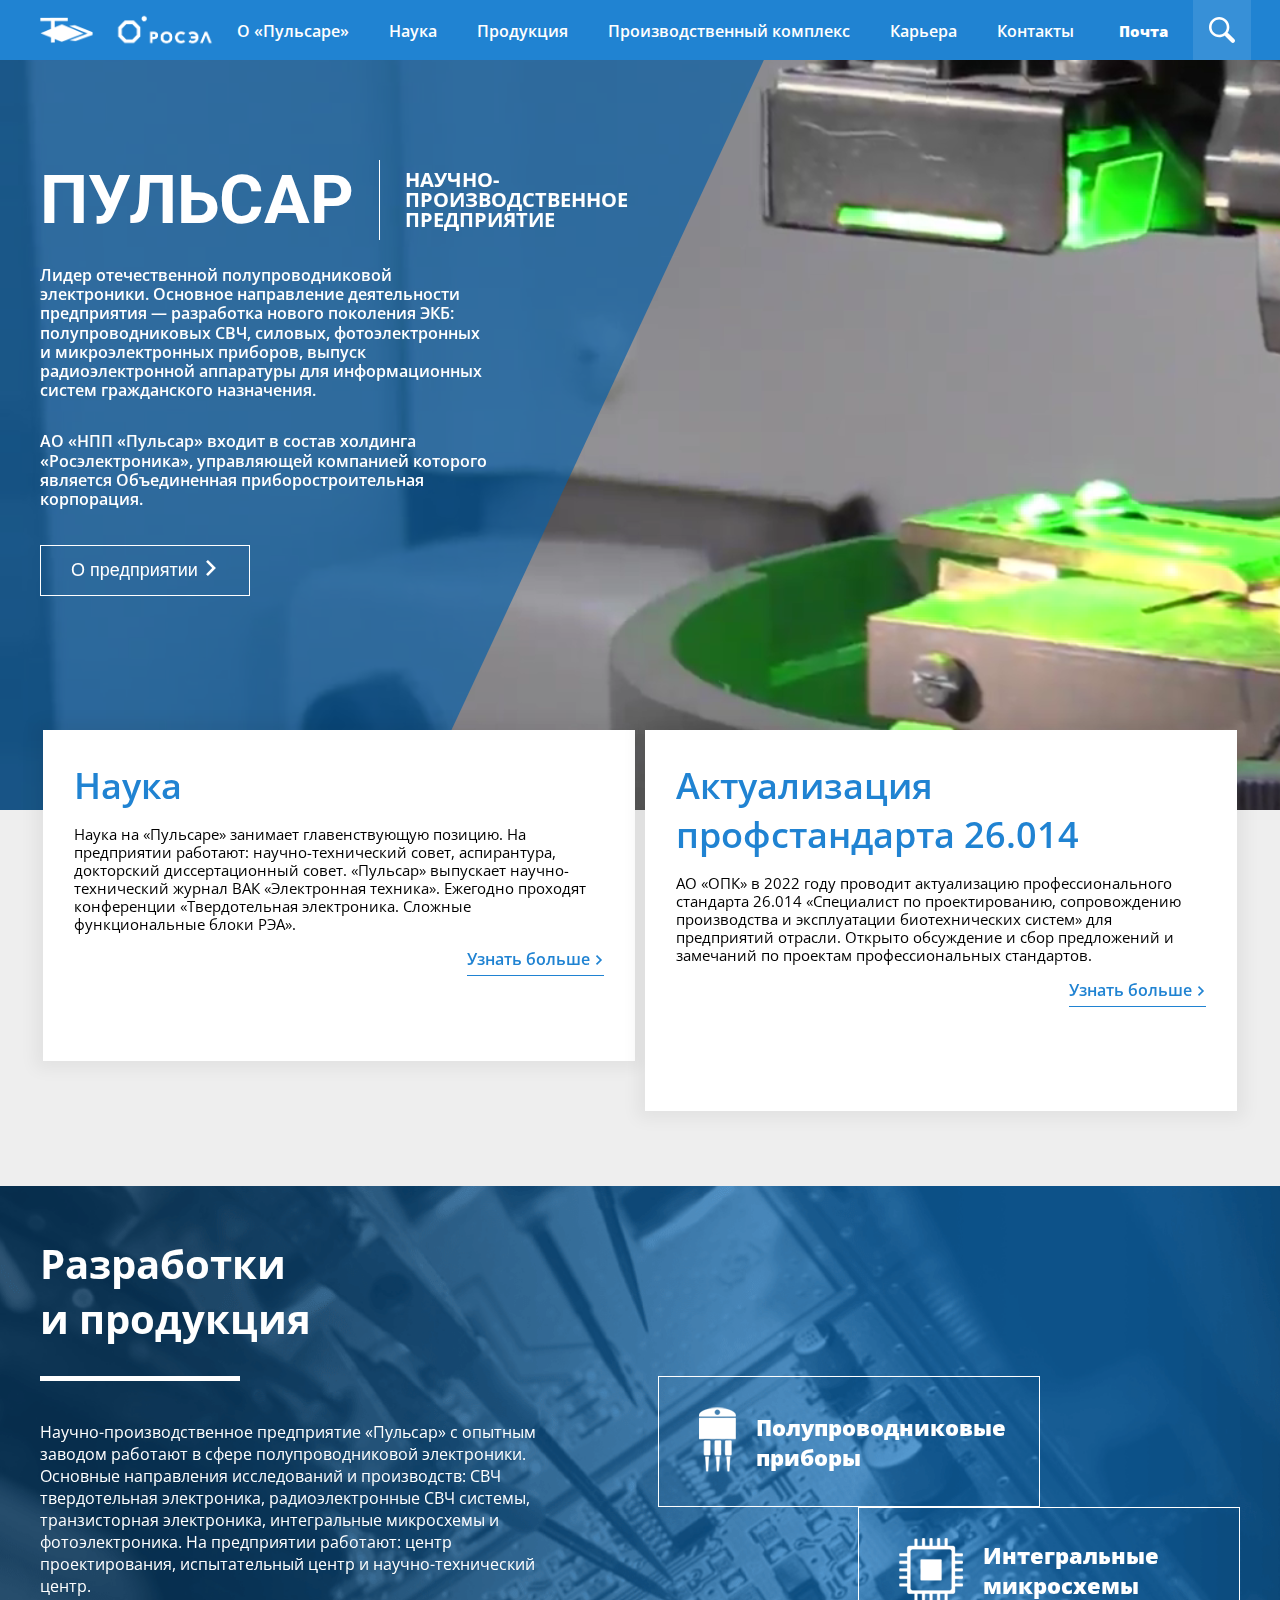
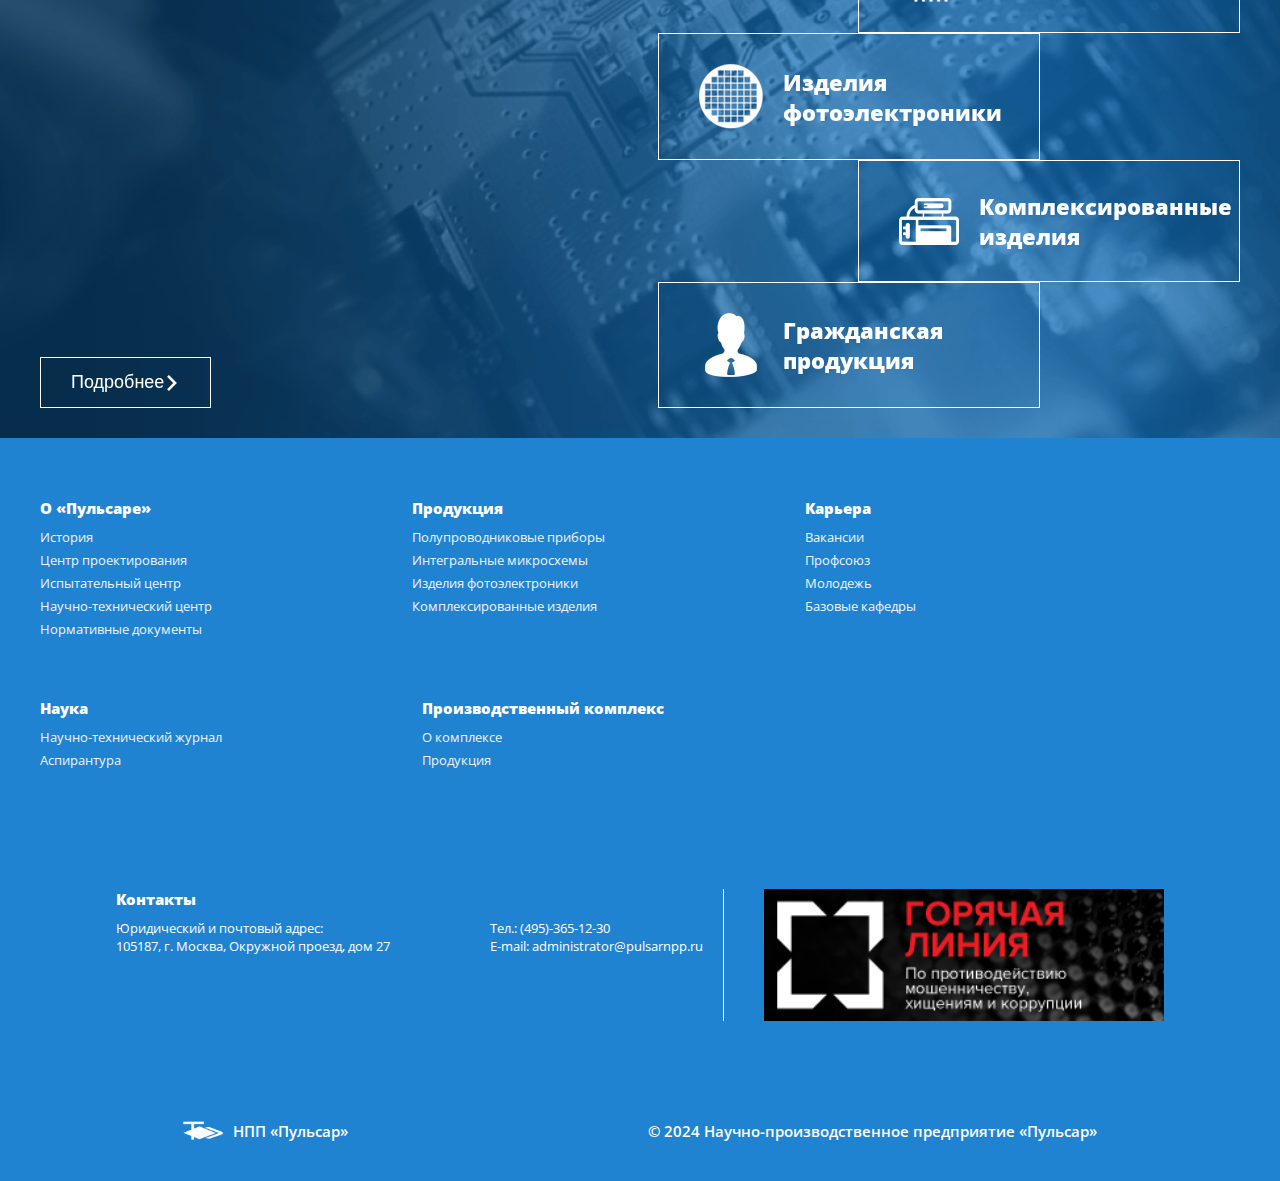
==== commit 810e54c6: "add links" ====
--- a/index.html
+++ b/index.html
@@ -90,7 +90,7 @@
           </button>
           <div class="dropdown-content">
             <div class="menu__drop_block__item"></div>
-            <a href="#">Вакансии</a>
+            <a href="https://xnextoneo.github.io/pulsarnpp/vakansii.html">Вакансии</a>
             <a href="#">Профсоюз</a>
             <a href="#">Молодежь</a>
             <a href="#">Базовые кафедры</a>
--- a/css/first-block-content.css
+++ b/css/first-block-content.css
@@ -1156,7 +1156,34 @@
   margin-bottom: 20px;
 }
 
-/*-------------------*/
-
-
-
+/*---------science----------*/
+
+.science-style {
+  height: 250px;
+}
+
+@media screen and (max-width: 668px){
+  .science-style {
+    height: 400px;
+  }
+}
+
+
+/*--------vakansii-----------*/
+
+.vakansii-style {
+  height: 1000px;
+}
+
+.vakansii-title-style {
+  top: 500px;
+  height: 1000px;
+}
+.vakans p{
+  font-weight: 600;
+  font-size: 15px;
+}
+
+.vakans a {
+  text-decoration: none;
+}
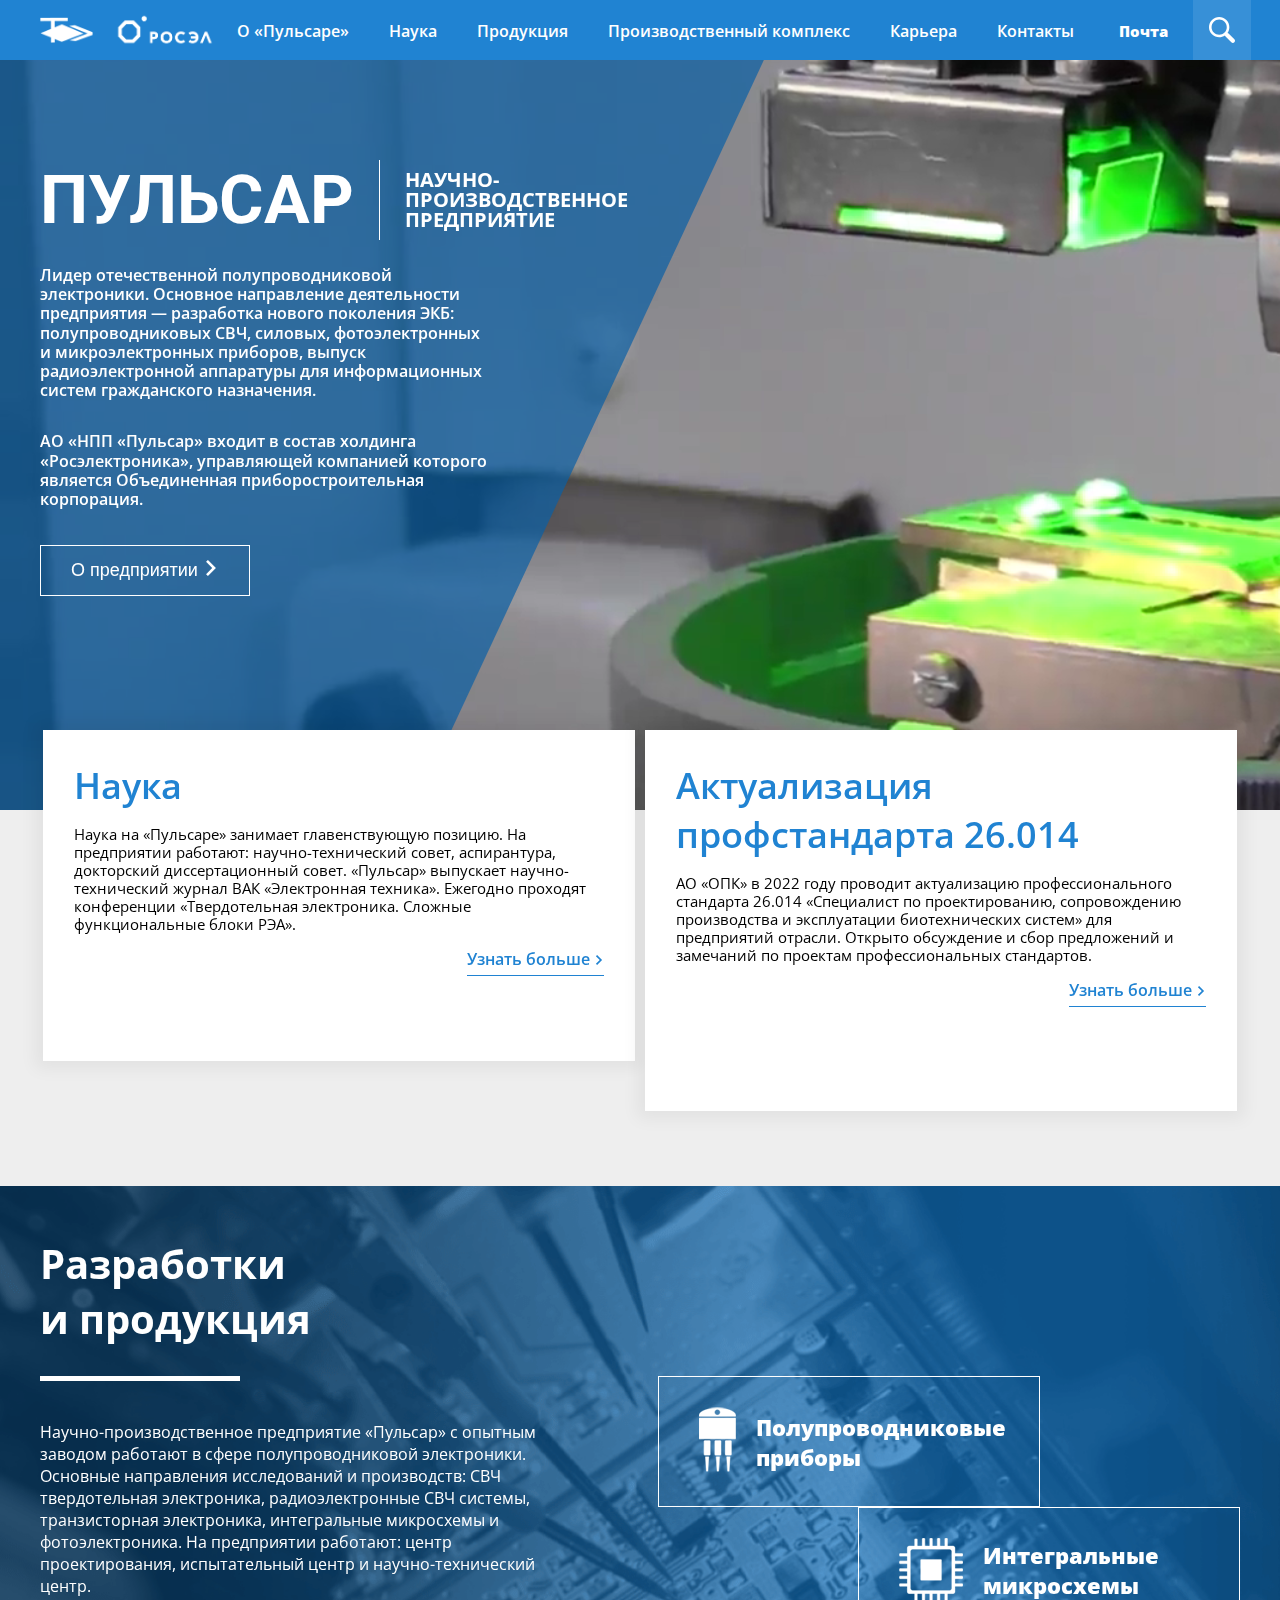
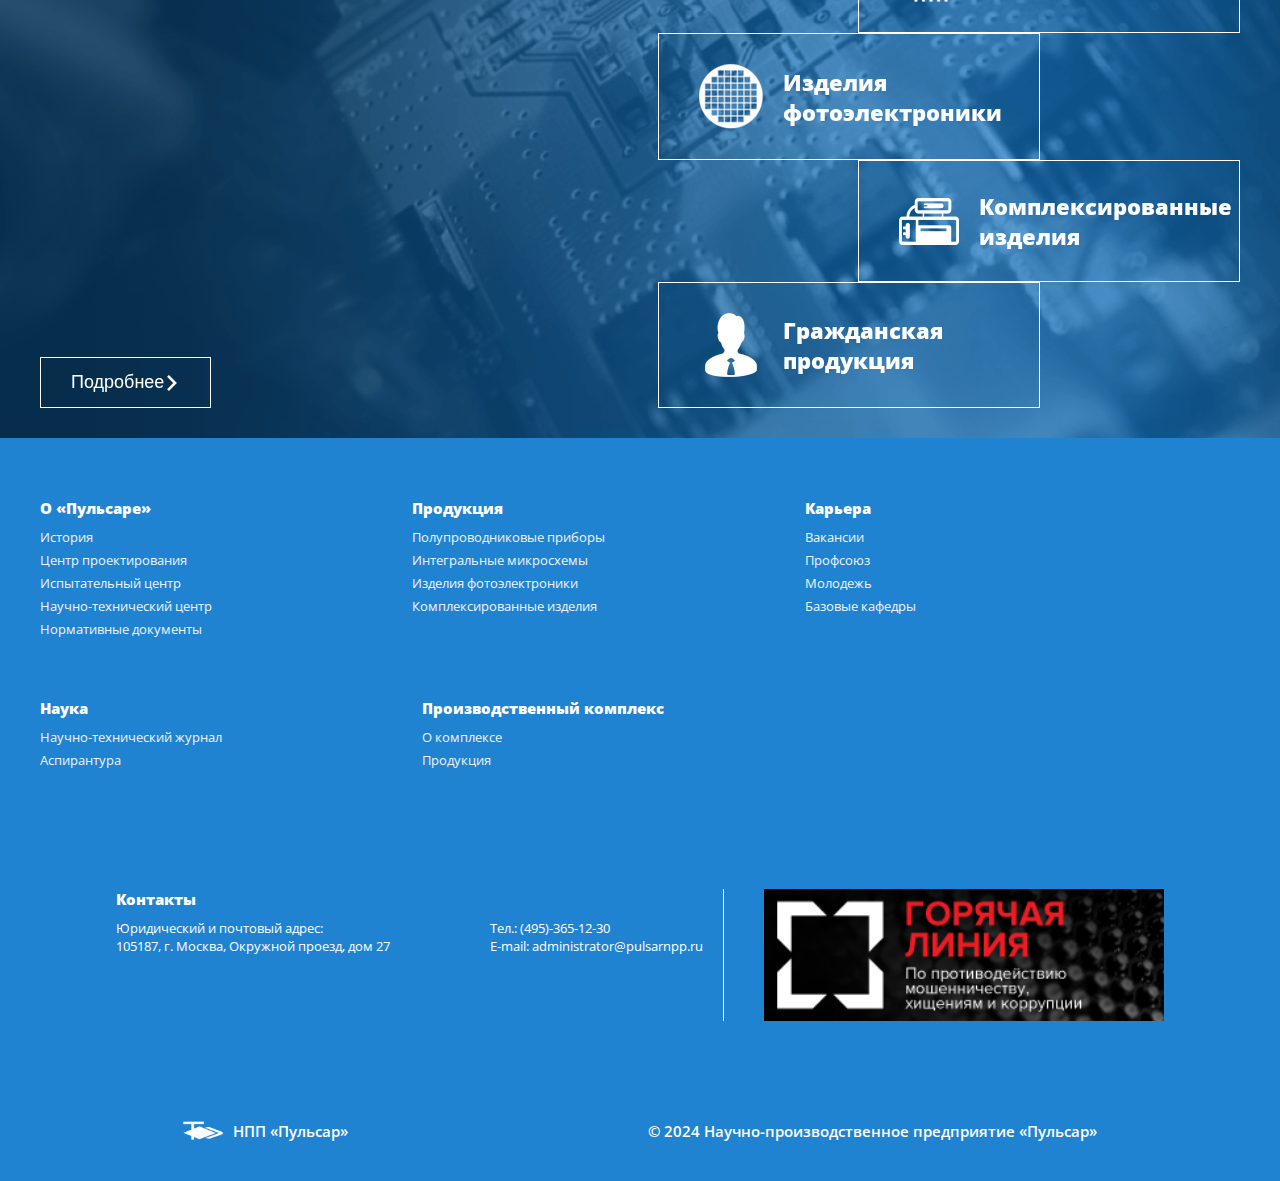
==== commit 3a3ae80e: "add links to prod" ====
--- a/index.html
+++ b/index.html
@@ -147,7 +147,7 @@
           <div class="dropdown-content mob-style-drop">
             <div class="menu__drop_block__item"></div>
             <a href="#">О комплексе</a>
-            <a href="#">Продукция</a>
+            <a href="https://xnextoneo.github.io/pulsarnpp/production.html">Продукция</a>
           </div>
         </div>
         <div class="dropdown">
--- a/css/first-block-content.css
+++ b/css/first-block-content.css
@@ -1187,3 +1187,11 @@
 .vakans a {
   text-decoration: none;
 }
+
+/*------production--------*/
+
+@media screen and (max-width: 570px){
+.prod-style {
+  width: 280px;
+}
+}
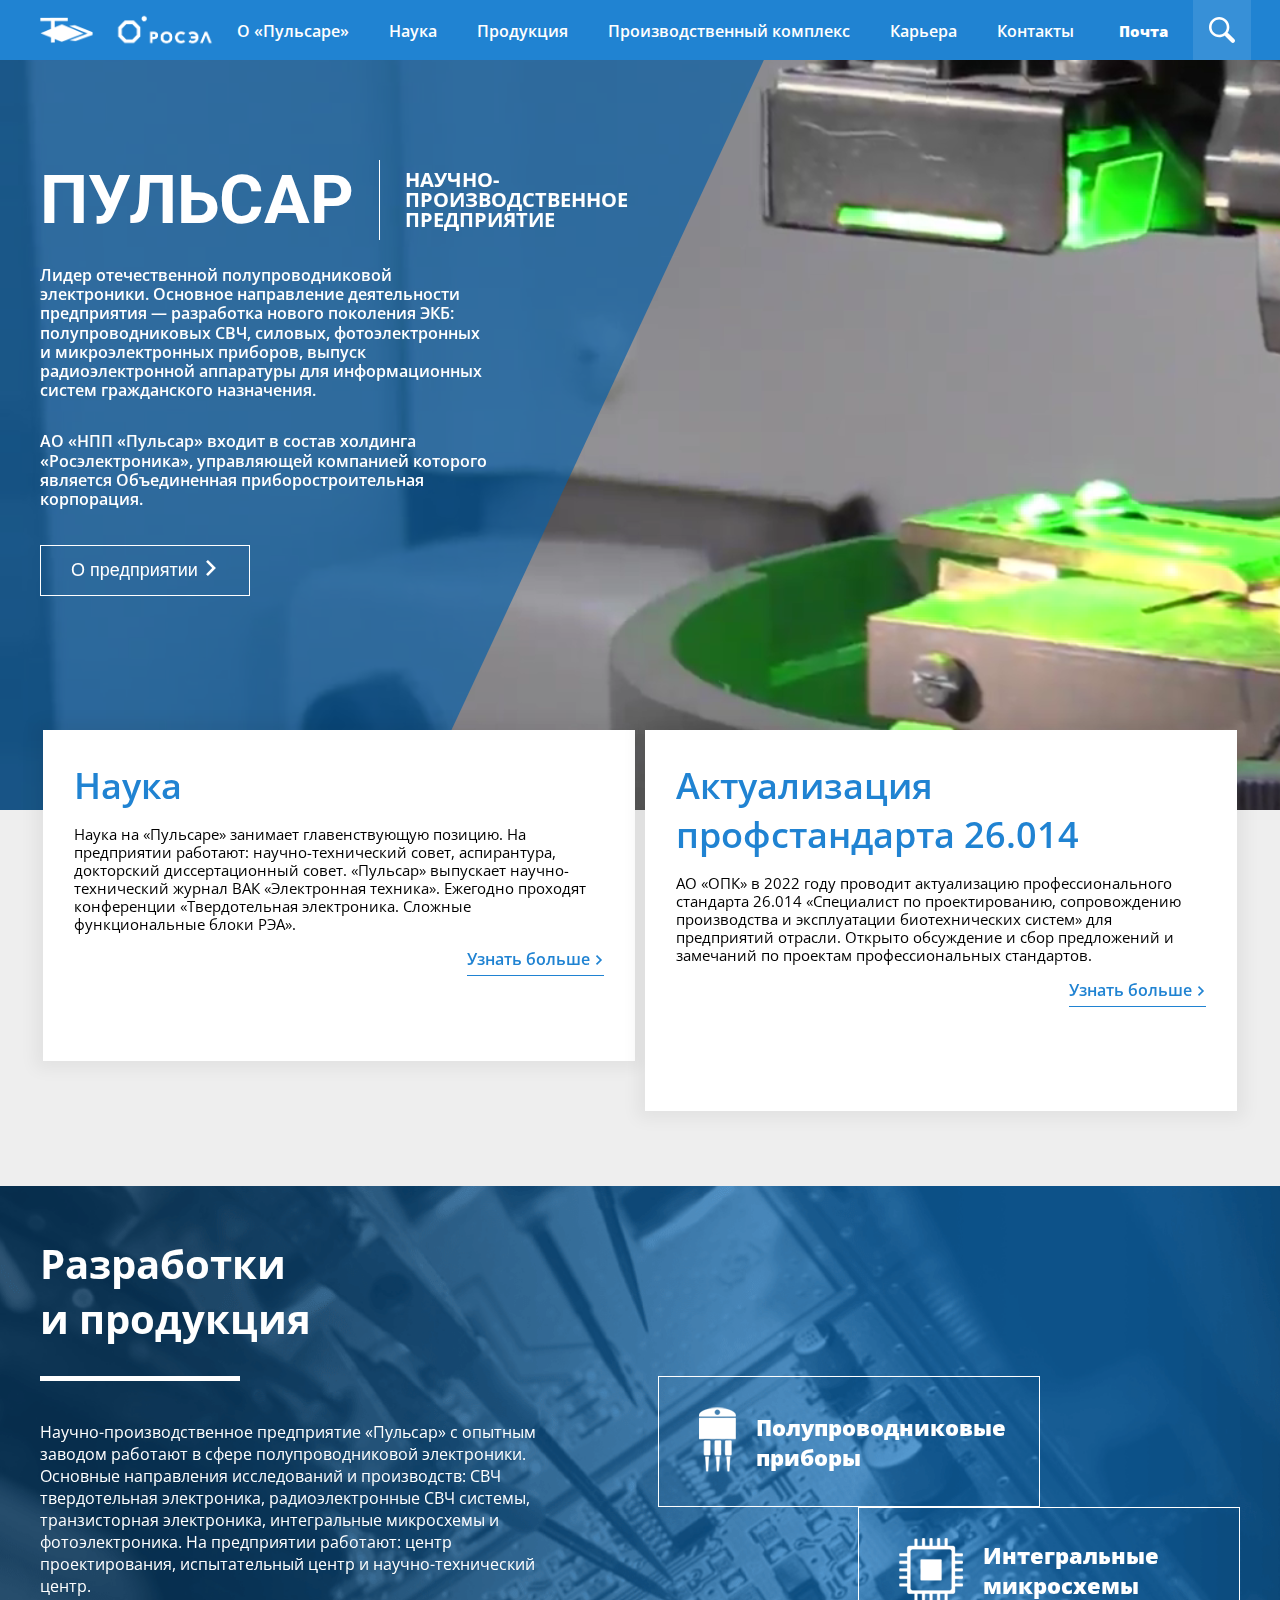
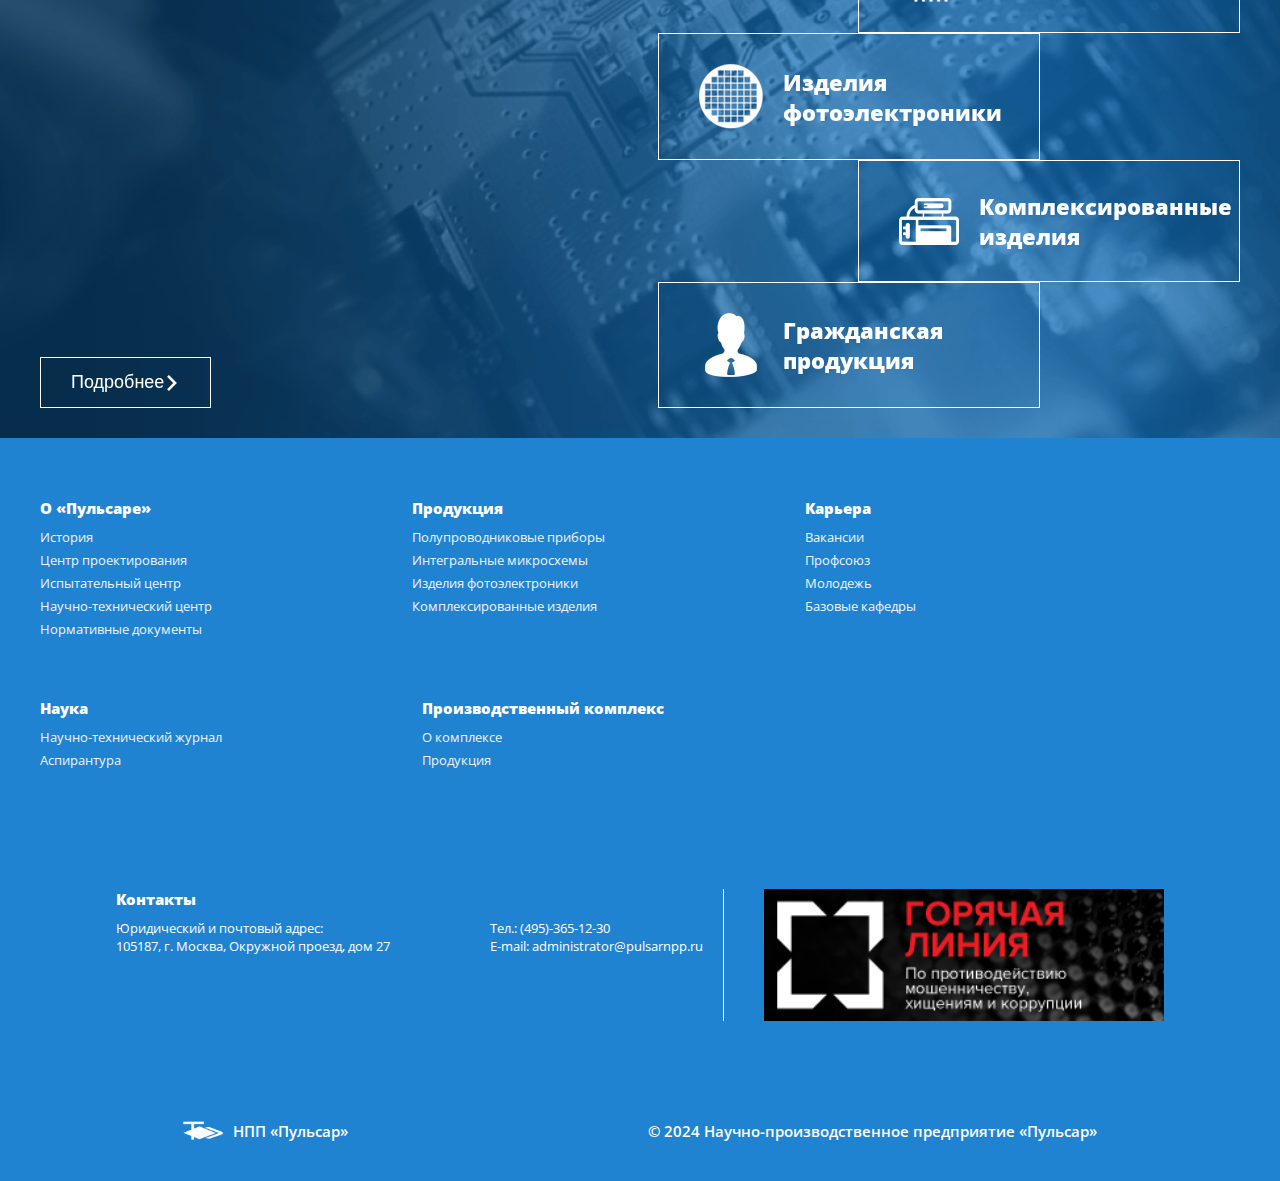
==== commit b76f409a: "add links" ====
--- a/index.html
+++ b/index.html
@@ -54,7 +54,7 @@
           </div>
         </div>
         <div class="dropdown">
-          <button class="dropbtn">Наука</button>
+          <button class="dropbtn"><a href="https://xnextoneo.github.io/pulsarnpp/complex.html" style="color: white; text-decoration: none">Наука</a></button>
           <div class="dropdown-content">
             <div class="menu__drop_block__item"></div>
             <a href="#">Научно-технический журнал</a>
--- a/css/first-block-content.css
+++ b/css/first-block-content.css
@@ -407,14 +407,14 @@
 
 .complex-img-wrapper {
   display: grid;
-  grid-template-columns: repeat(3, 1fr); /* Три столбца с равными долями */
-  gap: 10px; /* Расстояние между изображениями */
+  grid-template-columns: repeat(3, 1fr);
+  gap: 20px;
 }
 
 .complex-img-wrapper img {
   width: 100%;
-  max-width: 100%;
-  height: auto;
+  height: 100%;
+  object-fit: cover;
 }
 
 .complex-info-wrapper ul {
